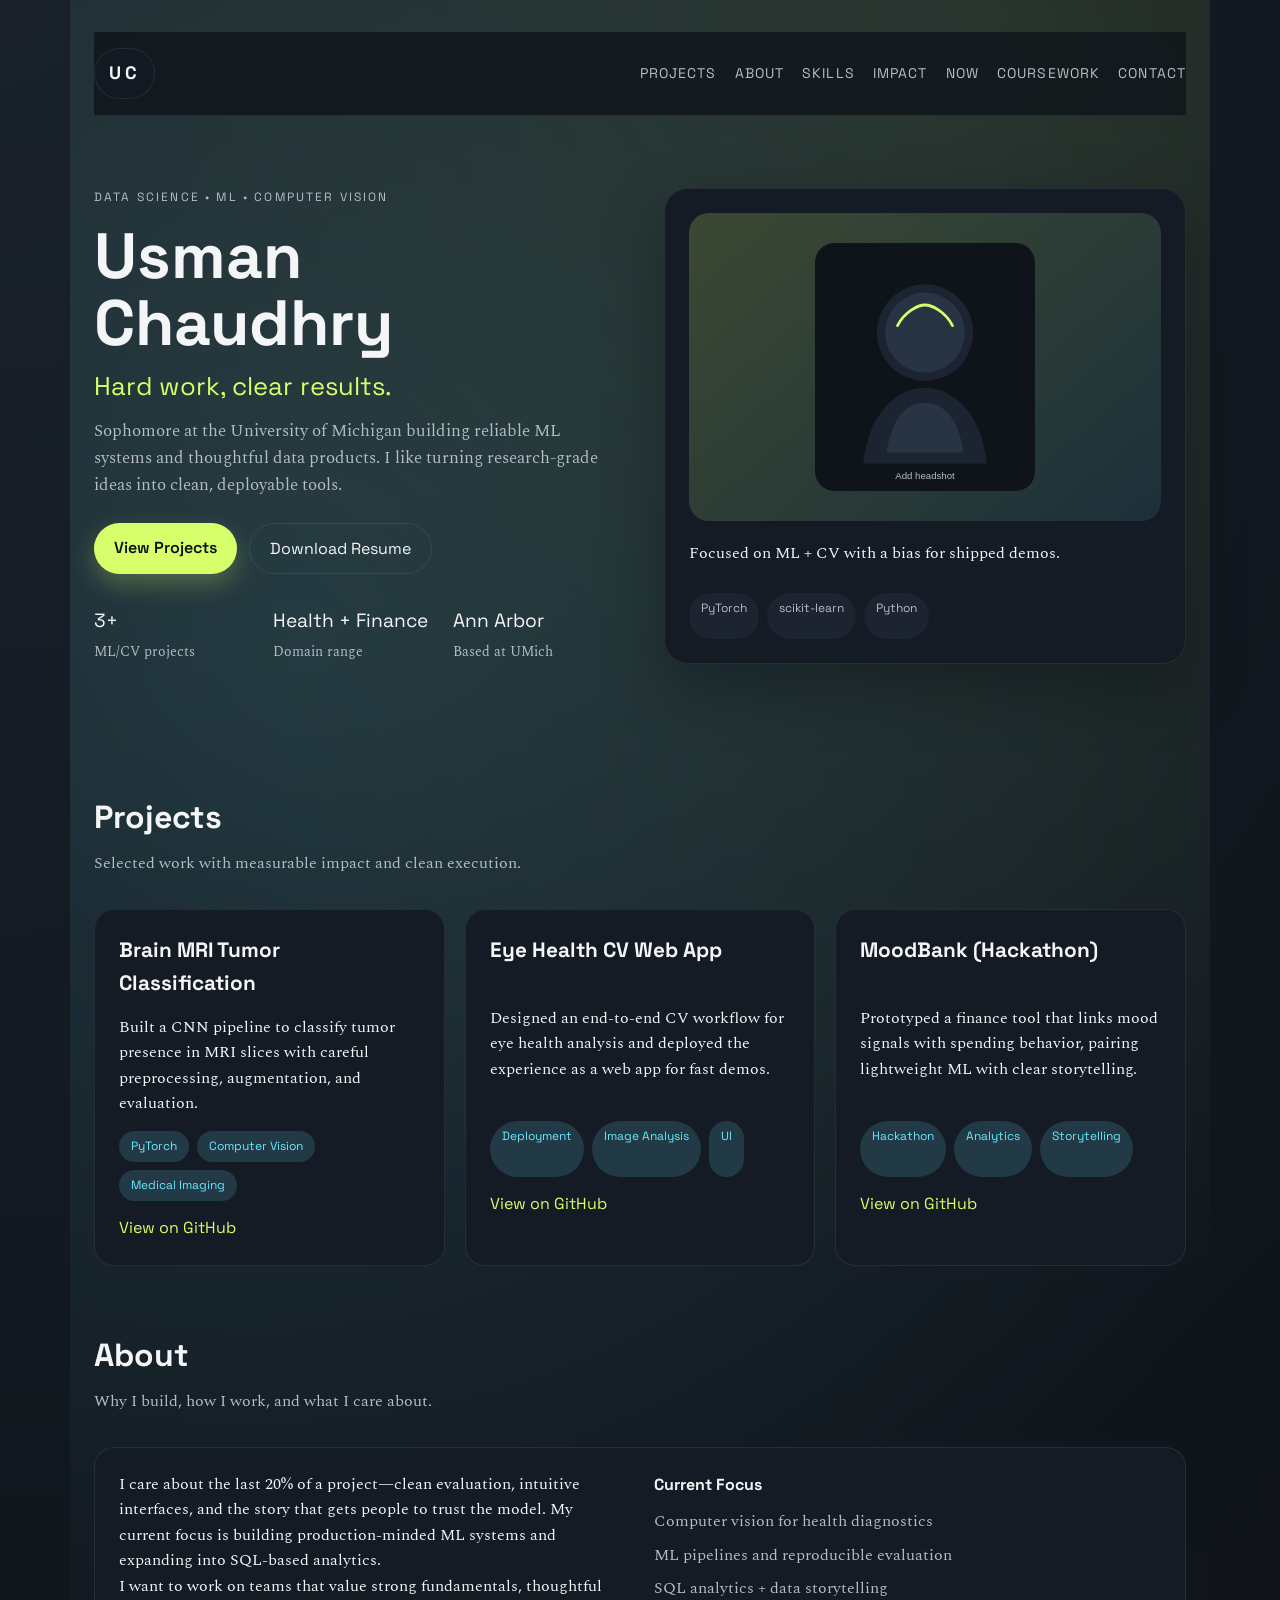
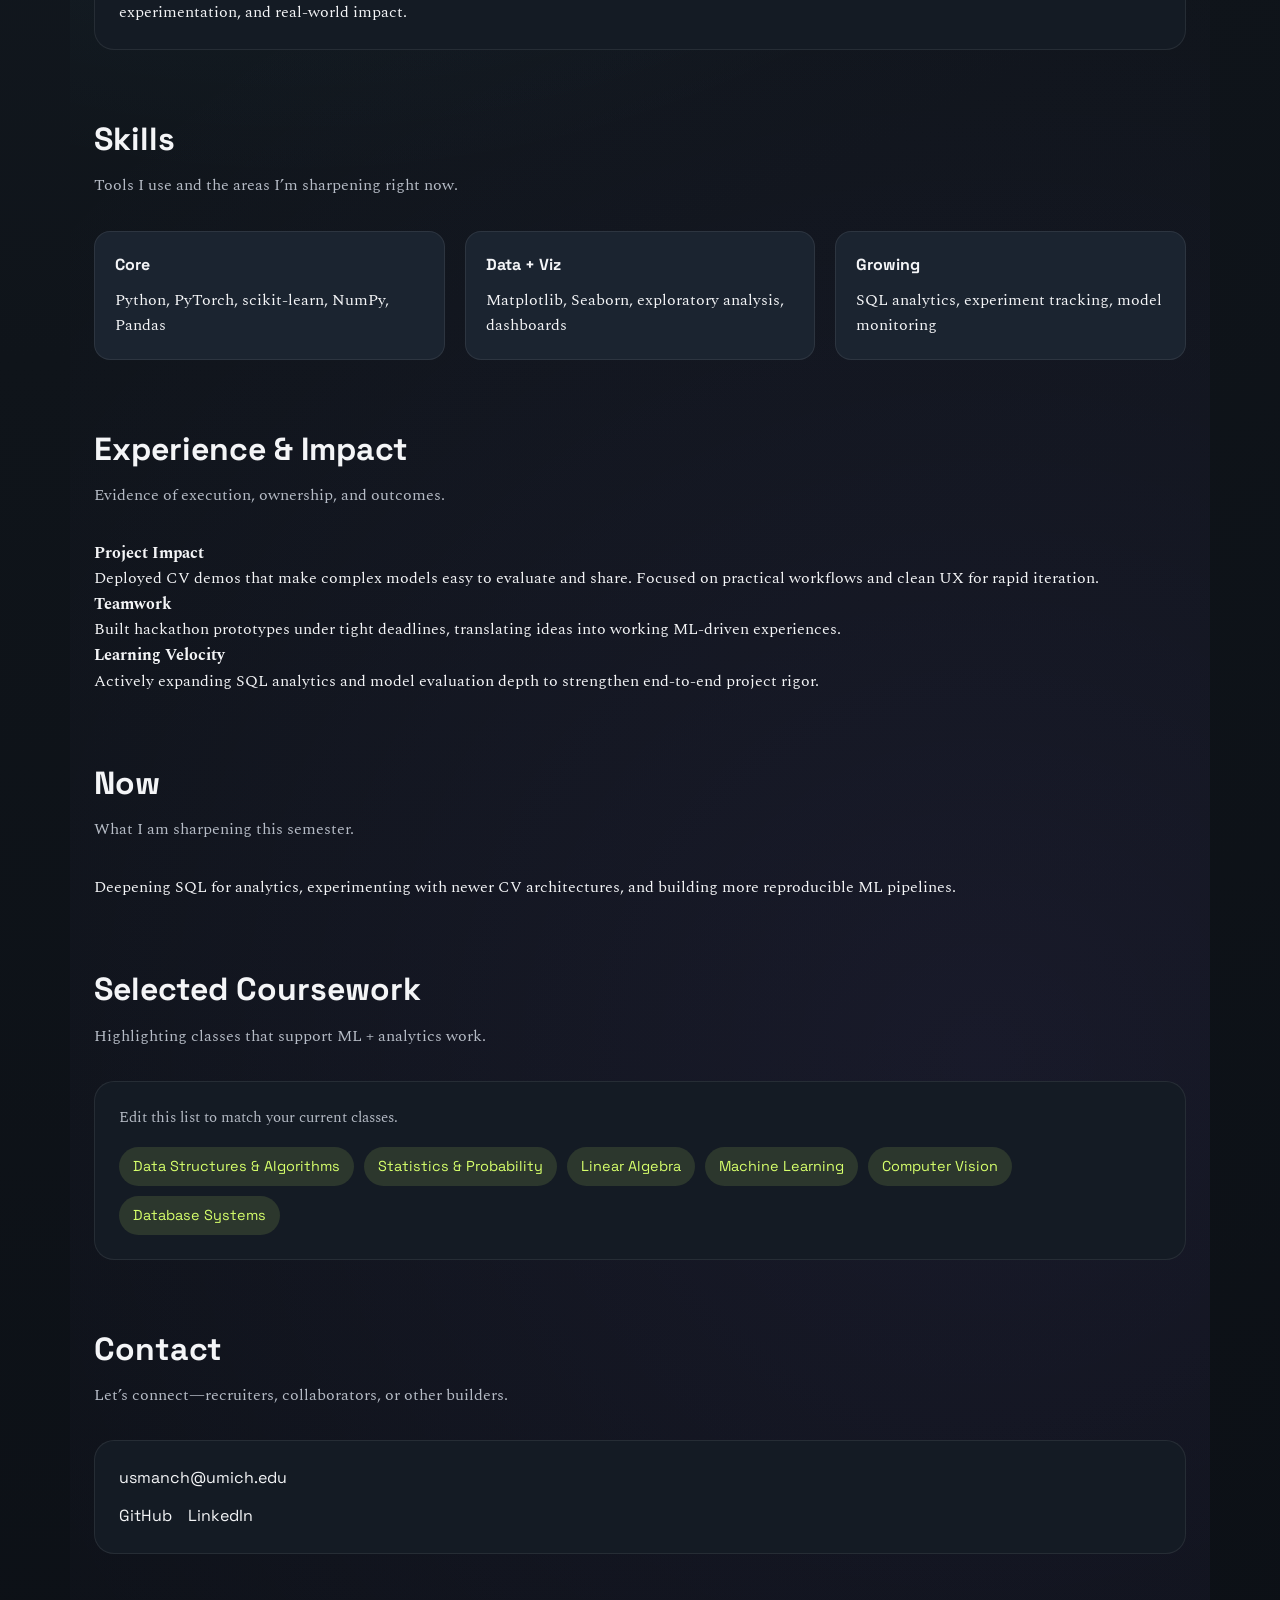
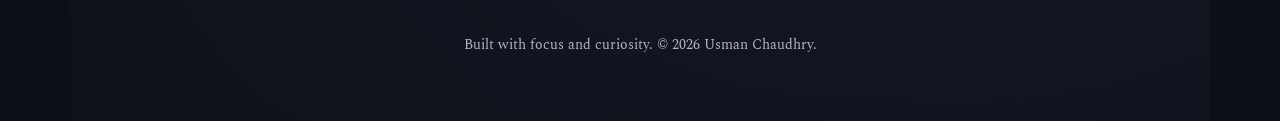
==== index.html @ 2696f54b "Add impact and now sections" ====
<!DOCTYPE html>
<html lang="en">
  <head>
    <meta charset="UTF-8" />
    <meta name="viewport" content="width=device-width, initial-scale=1" />
    <meta
      name="description"
      content="Usman Chaudhry — Data science student focused on ML and computer vision."
    />
    <title>Usman Chaudhry | Data Science Portfolio</title>
    <link rel="preconnect" href="https://fonts.googleapis.com" />
    <link rel="preconnect" href="https://fonts.gstatic.com" crossorigin />
    <link
      href="https://fonts.googleapis.com/css2?family=Space+Grotesk:wght@400;500;600;700&family=Spectral:wght@300;400;500;600&display=swap"
      rel="stylesheet"
    />
    <link rel="stylesheet" href="styles.css" />
  </head>
  <body>
    <div class="page">
      <header class="site-header">
        <div class="logo">UC</div>
        <nav class="nav">
          <a href="#projects">Projects</a>
          <a href="#about">About</a>
          <a href="#skills">Skills</a>
          <a href="#impact">Impact</a>
          <a href="#now">Now</a>
          <a href="#coursework">Coursework</a>
          <a href="#contact">Contact</a>
        </nav>
      </header>

      <main>
        <section class="hero" id="top">
          <div class="hero-copy">
            <p class="eyebrow">Data Science • ML • Computer Vision</p>
            <h1>
              Usman Chaudhry
              <span>Hard work, clear results.</span>
            </h1>
            <p class="lead">
              Sophomore at the University of Michigan building reliable ML systems
              and thoughtful data products. I like turning research-grade ideas
              into clean, deployable tools.
            </p>
            <div class="hero-actions">
              <a class="button primary" href="#projects">View Projects</a>
              <a class="button ghost" href="assets/UsmanChaudhry_Resume.pdf">
                Download Resume
              </a>
            </div>
            <div class="hero-stats">
              <div>
                <p class="stat">3+</p>
                <p class="label">ML/CV projects</p>
              </div>
              <div>
                <p class="stat">Health + Finance</p>
                <p class="label">Domain range</p>
              </div>
              <div>
                <p class="stat">Ann Arbor</p>
                <p class="label">Based at UMich</p>
              </div>
            </div>
          </div>
          <div class="hero-card">
            <div class="portrait">
              <img src="assets/headshot.svg" alt="Headshot placeholder" />
            </div>
            <div class="quick-info">
              <p>Focused on ML + CV with a bias for shipped demos.</p>
              <div class="pill-row">
                <span>PyTorch</span>
                <span>scikit-learn</span>
                <span>Python</span>
              </div>
            </div>
          </div>
        </section>

        <section class="section" id="projects">
          <div class="section-header">
            <h2>Projects</h2>
            <p>Selected work with measurable impact and clean execution.</p>
          </div>
          <div class="card-grid">
            <article class="card reveal">
              <h3>Brain MRI Tumor Classification</h3>
              <p>
                Built a CNN pipeline to classify tumor presence in MRI slices
                with careful preprocessing, augmentation, and evaluation.
              </p>
              <div class="card-tags">
                <span>PyTorch</span>
                <span>Computer Vision</span>
                <span>Medical Imaging</span>
              </div>
              <a class="card-link" href="https://github.com/UsmanCh1226/brain-mri-tumor-classification" target="_blank" rel="noreferrer">
                View on GitHub
              </a>
            </article>

            <article class="card reveal">
              <h3>Eye Health CV Web App</h3>
              <p>
                Designed an end-to-end CV workflow for eye health analysis and
                deployed the experience as a web app for fast demos.
              </p>
              <div class="card-tags">
                <span>Deployment</span>
                <span>Image Analysis</span>
                <span>UI</span>
              </div>
              <a class="card-link" href="https://github.com/UsmanCh1226/EyeHealth-clean" target="_blank" rel="noreferrer">
                View on GitHub
              </a>
            </article>

            <article class="card reveal">
              <h3>MoodBank (Hackathon)</h3>
              <p>
                Prototyped a finance tool that links mood signals with spending
                behavior, pairing lightweight ML with clear storytelling.
              </p>
              <div class="card-tags">
                <span>Hackathon</span>
                <span>Analytics</span>
                <span>Storytelling</span>
              </div>
              <a class="card-link" href="https://github.com/UsmanCh1226/MoodBank" target="_blank" rel="noreferrer">
                View on GitHub
              </a>
            </article>
          </div>
        </section>

        <section class="section" id="about">
          <div class="section-header">
            <h2>About</h2>
            <p>Why I build, how I work, and what I care about.</p>
          </div>
          <div class="split">
            <div>
              <p>
                I care about the last 20% of a project—clean evaluation,
                intuitive interfaces, and the story that gets people to trust the
                model. My current focus is building production-minded ML systems
                and expanding into SQL-based analytics.
              </p>
              <p>
                I want to work on teams that value strong fundamentals, thoughtful
                experimentation, and real-world impact.
              </p>
            </div>
            <div class="focus-list">
              <h4>Current Focus</h4>
              <ul>
                <li>Computer vision for health diagnostics</li>
                <li>ML pipelines and reproducible evaluation</li>
                <li>SQL analytics + data storytelling</li>
              </ul>
            </div>
          </div>
        </section>

        <section class="section" id="skills">
          <div class="section-header">
            <h2>Skills</h2>
            <p>Tools I use and the areas I’m sharpening right now.</p>
          </div>
          <div class="skill-grid">
            <div class="skill-block">
              <h4>Core</h4>
              <p>Python, PyTorch, scikit-learn, NumPy, Pandas</p>
            </div>
            <div class="skill-block">
              <h4>Data + Viz</h4>
              <p>Matplotlib, Seaborn, exploratory analysis, dashboards</p>
            </div>
            <div class="skill-block">
              <h4>Growing</h4>
              <p>SQL analytics, experiment tracking, model monitoring</p>
            </div>
          </div>
        </section>

        <section class="section" id="impact">
          <div class="section-header">
            <h2>Experience &amp; Impact</h2>
            <p>Evidence of execution, ownership, and outcomes.</p>
          </div>
          <div class="impact-grid">
            <div class="impact-card">
              <h4>Project Impact</h4>
              <p>
                Deployed CV demos that make complex models easy to evaluate and
                share. Focused on practical workflows and clean UX for rapid
                iteration.
              </p>
            </div>
            <div class="impact-card">
              <h4>Teamwork</h4>
              <p>
                Built hackathon prototypes under tight deadlines, translating
                ideas into working ML-driven experiences.
              </p>
            </div>
            <div class="impact-card">
              <h4>Learning Velocity</h4>
              <p>
                Actively expanding SQL analytics and model evaluation depth to
                strengthen end-to-end project rigor.
              </p>
            </div>
          </div>
        </section>

        <section class="section" id="now">
          <div class="section-header">
            <h2>Now</h2>
            <p>What I am sharpening this semester.</p>
          </div>
          <div class="now-card">
            <p>
              Deepening SQL for analytics, experimenting with newer CV
              architectures, and building more reproducible ML pipelines.
            </p>
          </div>
        </section>

        <section class="section" id="coursework">
          <div class="section-header">
            <h2>Selected Coursework</h2>
            <p>Highlighting classes that support ML + analytics work.</p>
          </div>
          <div class="coursework">
            <p class="note">Edit this list to match your current classes.</p>
            <div class="course-list">
              <span>Data Structures & Algorithms</span>
              <span>Statistics & Probability</span>
              <span>Linear Algebra</span>
              <span>Machine Learning</span>
              <span>Computer Vision</span>
              <span>Database Systems</span>
            </div>
          </div>
        </section>

        <section class="section" id="contact">
          <div class="section-header">
            <h2>Contact</h2>
            <p>Let’s connect—recruiters, collaborators, or other builders.</p>
          </div>
          <div class="contact-card">
            <a href="mailto:usmanch@umich.edu">usmanch@umich.edu</a>
            <div class="contact-links">
              <a href="https://github.com/UsmanCh1226" target="_blank" rel="noreferrer">GitHub</a>
              <a href="https://linked.com/usman-chaudhry1" target="_blank" rel="noreferrer">LinkedIn</a>
            </div>
          </div>
        </section>
      </main>

      <footer class="site-footer">
        <p>Built with focus and curiosity. © 2026 Usman Chaudhry.</p>
      </footer>
    </div>
    <script src="script.js"></script>
  </body>
</html>
---- styles.css ----
:root {
  --bg: #0f141a;
  --surface: #141b24;
  --surface-2: #1b2430;
  --accent: #d6ff6b;
  --accent-2: #6be7ff;
  --text: #f4f5f7;
  --muted: #b6bcc6;
  --border: rgba(255, 255, 255, 0.08);
  --shadow: 0 24px 60px rgba(10, 12, 16, 0.35);
}

* {
  box-sizing: border-box;
  margin: 0;
  padding: 0;
}

body {
  font-family: "Spectral", serif;
  background: radial-gradient(circle at top left, #19212b 0%, #0f141a 55%, #0c1016 100%);
  color: var(--text);
  min-height: 100vh;
  line-height: 1.6;
}

.page {
  max-width: 1140px;
  margin: 0 auto;
  padding: 32px 24px 64px;
  position: relative;
}

.page::before {
  content: "";
  position: absolute;
  inset: 0;
  background: radial-gradient(circle at 20% 20%, rgba(107, 231, 255, 0.12), transparent 40%),
    radial-gradient(circle at 80% 0%, rgba(214, 255, 107, 0.1), transparent 38%),
    radial-gradient(circle at 80% 80%, rgba(155, 121, 255, 0.08), transparent 45%);
  pointer-events: none;
  z-index: 0;
}

.site-header {
  position: sticky;
  top: 0;
  z-index: 10;
  display: flex;
  justify-content: space-between;
  align-items: center;
  padding: 16px 0;
  background: rgba(15, 20, 26, 0.8);
  backdrop-filter: blur(12px);
  border-bottom: 1px solid var(--border);
}

.logo {
  font-family: "Space Grotesk", sans-serif;
  font-weight: 700;
  font-size: 18px;
  letter-spacing: 0.2em;
  border: 1px solid var(--border);
  padding: 10px 14px;
  border-radius: 999px;
  background: rgba(20, 27, 36, 0.7);
}

.nav {
  display: flex;
  gap: 18px;
  font-family: "Space Grotesk", sans-serif;
  font-size: 14px;
  text-transform: uppercase;
  letter-spacing: 0.08em;
}

.nav a {
  color: var(--muted);
  text-decoration: none;
  transition: color 0.2s ease;
}

.nav a:hover {
  color: var(--text);
}

.hero {
  display: grid;
  grid-template-columns: repeat(auto-fit, minmax(280px, 1fr));
  gap: 48px;
  padding: 72px 0 64px;
  position: relative;
  z-index: 1;
}

.hero-copy h1 {
  font-family: "Space Grotesk", sans-serif;
  font-size: clamp(2.8rem, 5vw, 4rem);
  line-height: 1.05;
  margin-bottom: 18px;
}

.hero-copy h1 span {
  display: block;
  font-weight: 400;
  color: var(--accent);
  font-size: clamp(1.2rem, 2.2vw, 1.6rem);
  margin-top: 16px;
}

.eyebrow {
  font-family: "Space Grotesk", sans-serif;
  text-transform: uppercase;
  letter-spacing: 0.18em;
  font-size: 12px;
  color: var(--muted);
  margin-bottom: 16px;
}

.lead {
  font-size: 1.05rem;
  color: var(--muted);
  margin-bottom: 24px;
}

.hero-actions {
  display: flex;
  flex-wrap: wrap;
  gap: 12px;
  margin-bottom: 32px;
}

.button {
  font-family: "Space Grotesk", sans-serif;
  padding: 12px 20px;
  border-radius: 999px;
  text-decoration: none;
  border: 1px solid var(--border);
  transition: transform 0.2s ease, box-shadow 0.2s ease;
}

.button.primary {
  background: var(--accent);
  color: #0b0f14;
  font-weight: 600;
  border: none;
  box-shadow: 0 10px 25px rgba(214, 255, 107, 0.25);
}

.button.ghost {
  color: var(--text);
  background: transparent;
}

.button:hover {
  transform: translateY(-2px);
}

.hero-stats {
  display: grid;
  grid-template-columns: repeat(auto-fit, minmax(140px, 1fr));
  gap: 16px;
}

.hero-stats .stat {
  font-family: "Space Grotesk", sans-serif;
  font-size: 1.2rem;
  margin-bottom: 4px;
}

.hero-stats .label {
  color: var(--muted);
  font-size: 0.9rem;
}

.hero-card {
  background: var(--surface);
  border: 1px solid var(--border);
  border-radius: 24px;
  padding: 24px;
  box-shadow: var(--shadow);
  display: grid;
  gap: 20px;
}

.portrait {
  background: linear-gradient(140deg, rgba(214, 255, 107, 0.2), rgba(107, 231, 255, 0.1));
  border-radius: 20px;
  display: flex;
  justify-content: center;
  align-items: center;
  padding: 16px;
}

.portrait img {
  width: 100%;
  max-width: 220px;
}

.quick-info {
  display: grid;
  gap: 12px;
}

.pill-row {
  display: flex;
  flex-wrap: wrap;
  gap: 8px;
}

.pill-row span {
  padding: 6px 12px;
  border-radius: 999px;
  background: var(--surface-2);
  font-family: "Space Grotesk", sans-serif;
  font-size: 12px;
  color: var(--muted);
}

.section {
  padding: 64px 0 0;
  position: relative;
  z-index: 1;
}

.section-header {
  margin-bottom: 32px;
}

.section-header h2 {
  font-family: "Space Grotesk", sans-serif;
  font-size: 2rem;
  margin-bottom: 8px;
}

.section-header p {
  color: var(--muted);
}

.card-grid {
  display: grid;
  grid-template-columns: repeat(auto-fit, minmax(240px, 1fr));
  gap: 20px;
}

.card {
  background: var(--surface);
  border: 1px solid var(--border);
  border-radius: 20px;
  padding: 24px;
  display: grid;
  gap: 14px;
  transition: transform 0.3s ease, border-color 0.3s ease;
}

.card:hover {
  transform: translateY(-6px);
  border-color: rgba(214, 255, 107, 0.4);
}

.card h3 {
  font-family: "Space Grotesk", sans-serif;
  font-size: 1.3rem;
}

.card-tags {
  display: flex;
  flex-wrap: wrap;
  gap: 8px;
}

.card-tags span {
  border-radius: 999px;
  padding: 6px 12px;
  background: rgba(107, 231, 255, 0.15);
  color: var(--accent-2);
  font-size: 12px;
  font-family: "Space Grotesk", sans-serif;
}

.card-link {
  text-decoration: none;
  color: var(--accent);
  font-family: "Space Grotesk", sans-serif;
}

.split {
  display: grid;
  grid-template-columns: repeat(auto-fit, minmax(260px, 1fr));
  gap: 28px;
  background: var(--surface);
  padding: 24px;
  border-radius: 20px;
  border: 1px solid var(--border);
}

.focus-list h4 {
  font-family: "Space Grotesk", sans-serif;
  margin-bottom: 12px;
}

.focus-list ul {
  list-style: none;
  display: grid;
  gap: 8px;
  color: var(--muted);
}

.skill-grid {
  display: grid;
  grid-template-columns: repeat(auto-fit, minmax(220px, 1fr));
  gap: 20px;
}

.skill-block {
  padding: 20px;
  border-radius: 16px;
  border: 1px solid var(--border);
  background: var(--surface-2);
}

.skill-block h4 {
  font-family: "Space Grotesk", sans-serif;
  margin-bottom: 10px;
}

.coursework {
  background: var(--surface);
  padding: 24px;
  border-radius: 20px;
  border: 1px solid var(--border);
}

.note {
  color: var(--muted);
  margin-bottom: 16px;
  font-size: 0.95rem;
}

.course-list {
  display: flex;
  flex-wrap: wrap;
  gap: 10px;
}

.course-list span {
  background: rgba(214, 255, 107, 0.12);
  color: var(--accent);
  padding: 8px 14px;
  border-radius: 999px;
  font-size: 0.9rem;
  font-family: "Space Grotesk", sans-serif;
}

.contact-card {
  border-radius: 20px;
  border: 1px solid var(--border);
  background: var(--surface);
  padding: 24px;
  display: grid;
  gap: 12px;
  font-family: "Space Grotesk", sans-serif;
}

.contact-card a {
  color: var(--text);
  text-decoration: none;
}

.contact-links {
  display: flex;
  gap: 16px;
  color: var(--muted);
}

.site-footer {
  text-align: center;
  margin-top: 80px;
  color: var(--muted);
  font-size: 0.9rem;
}

.reveal {
  opacity: 0;
  transform: translateY(24px);
  transition: opacity 0.6s ease, transform 0.6s ease;
}

.reveal.visible {
  opacity: 1;
  transform: translateY(0);
}

@media (max-width: 720px) {
  .nav {
    display: none;
  }
  .site-header {
    justify-content: center;
  }
  .hero {
    padding-top: 40px;
  }
}
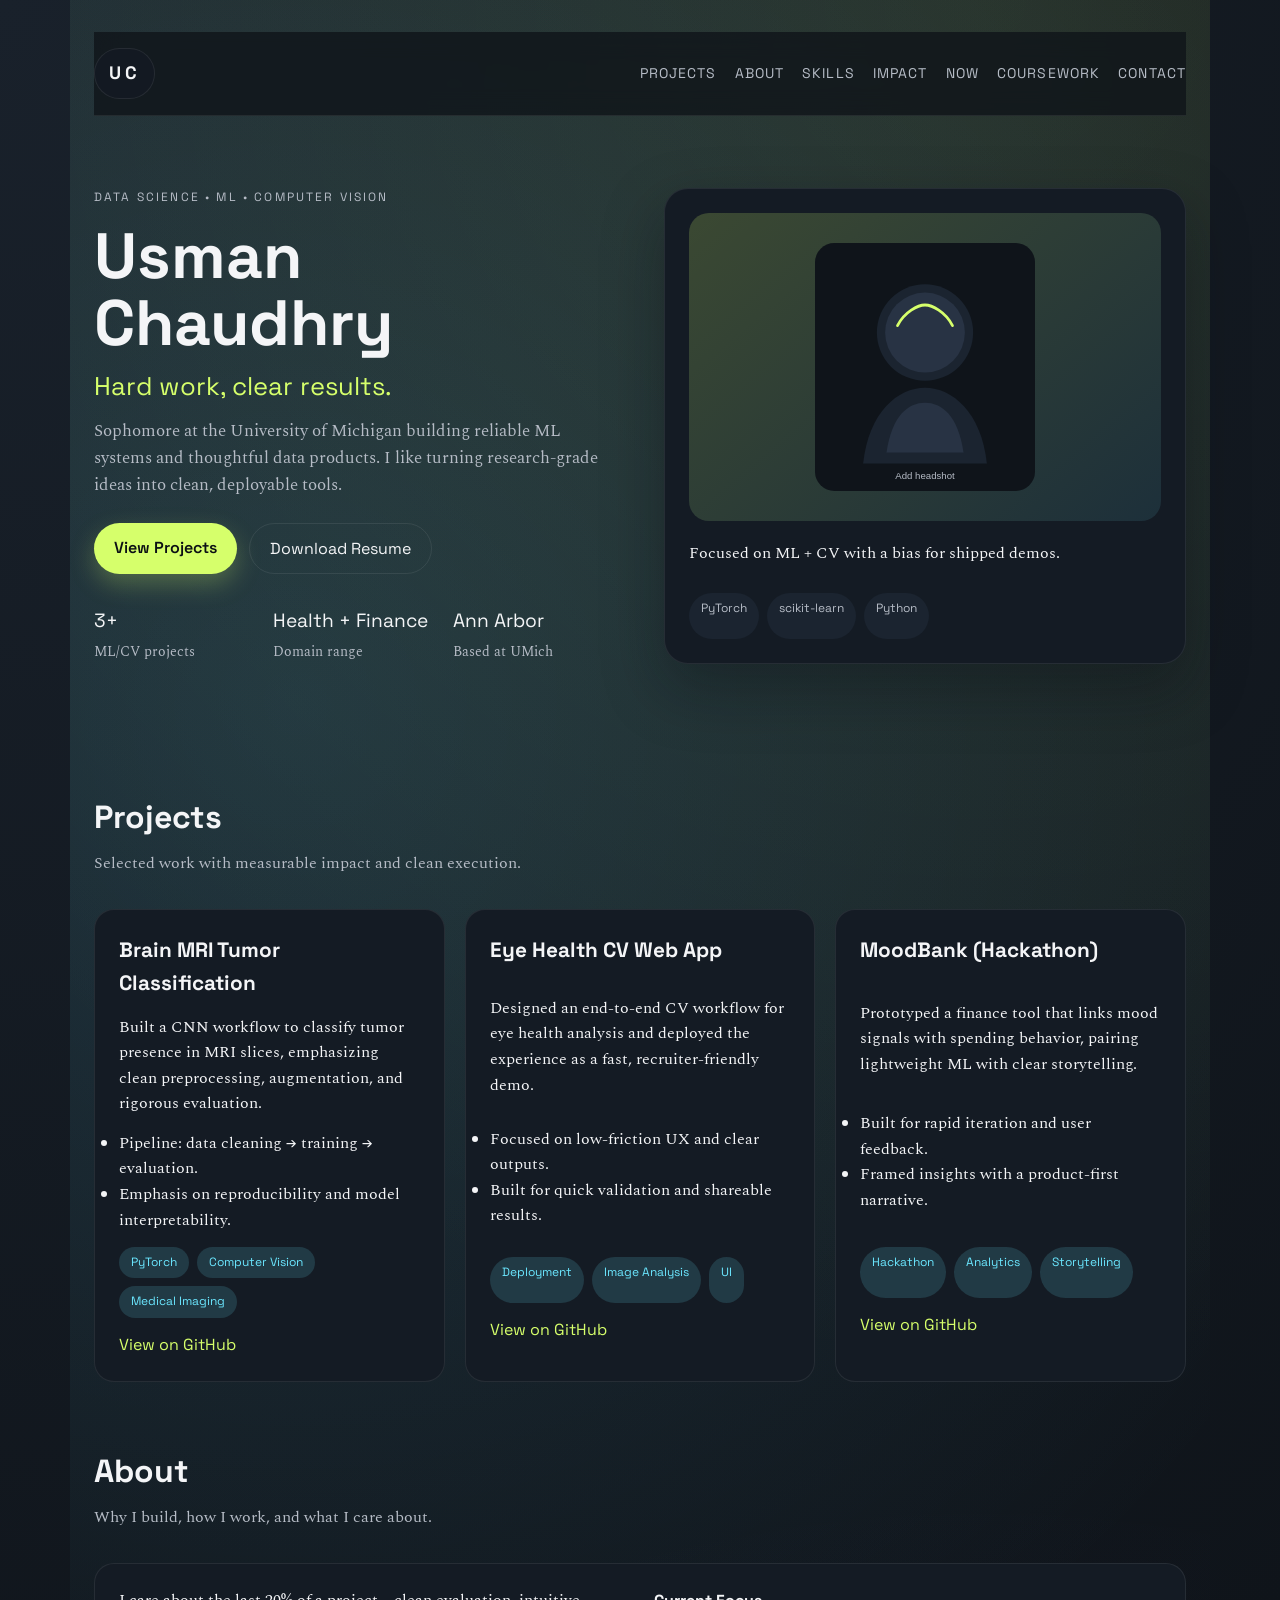
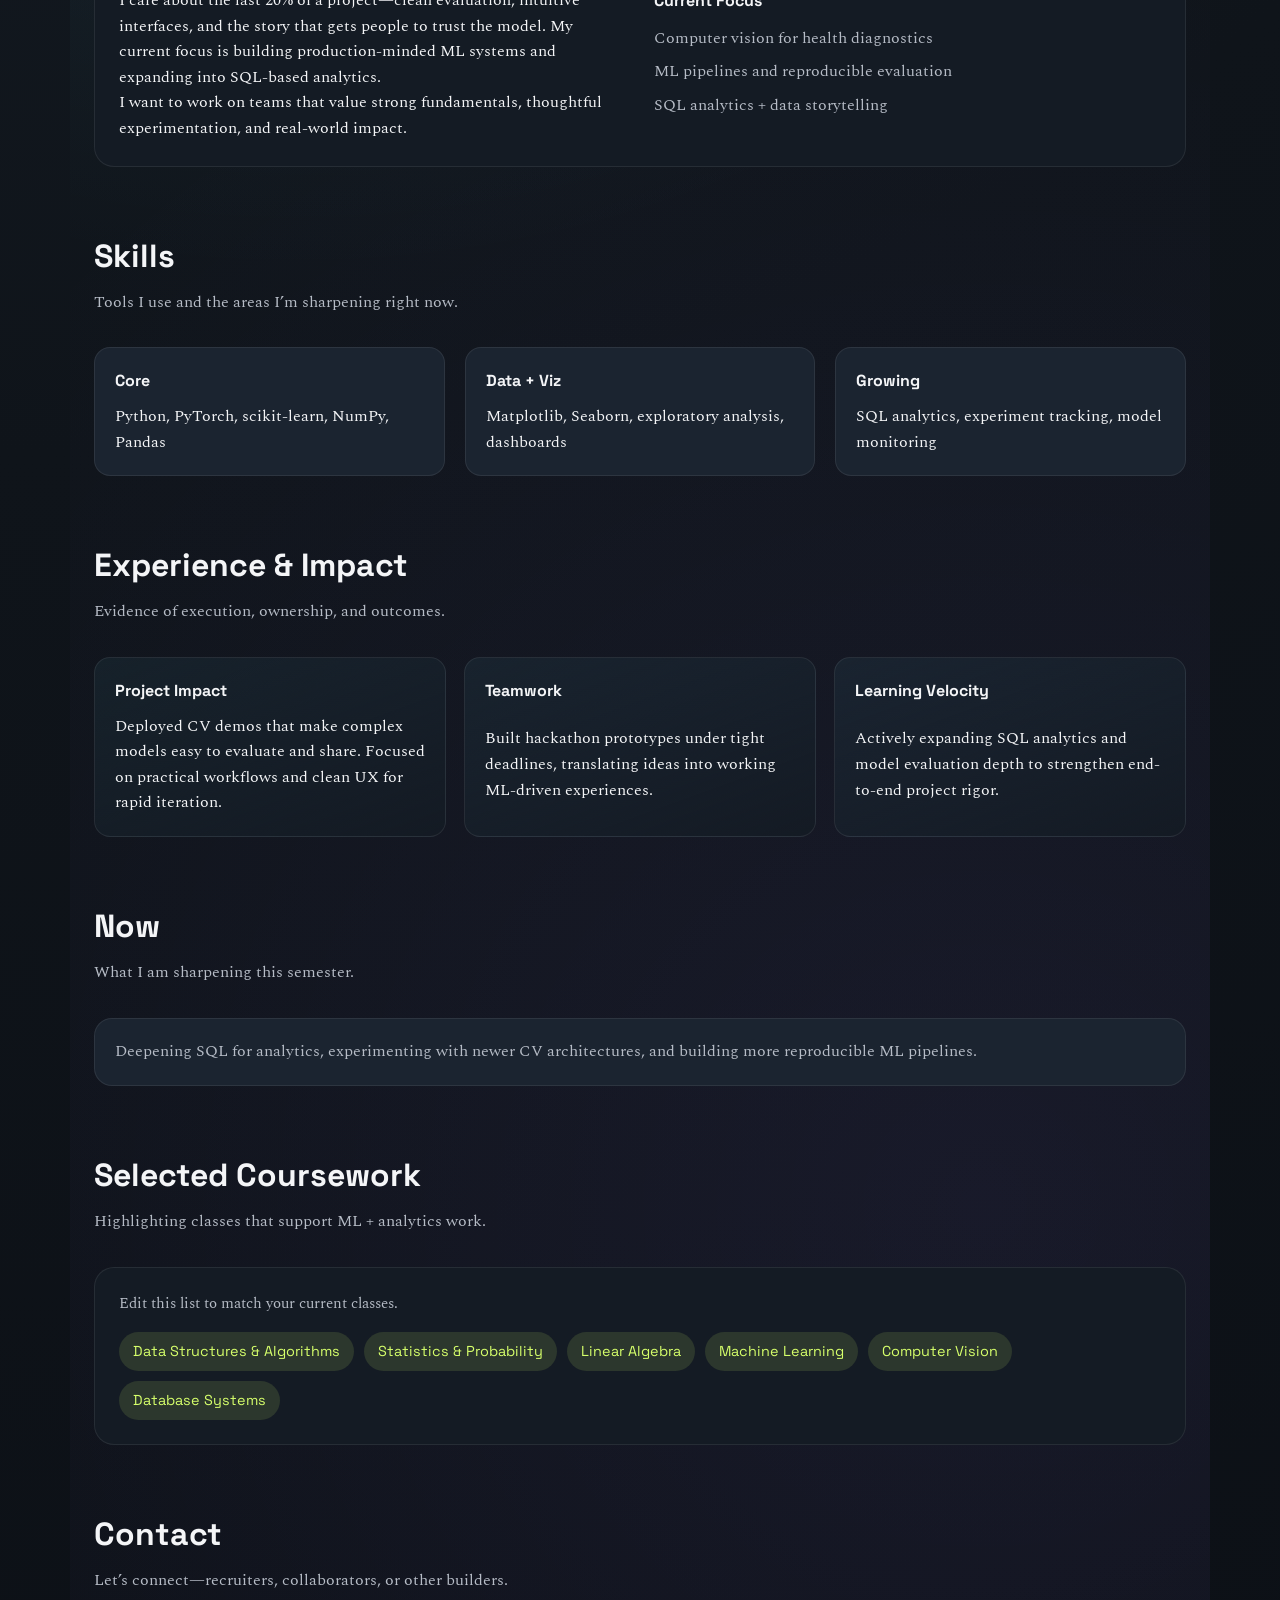
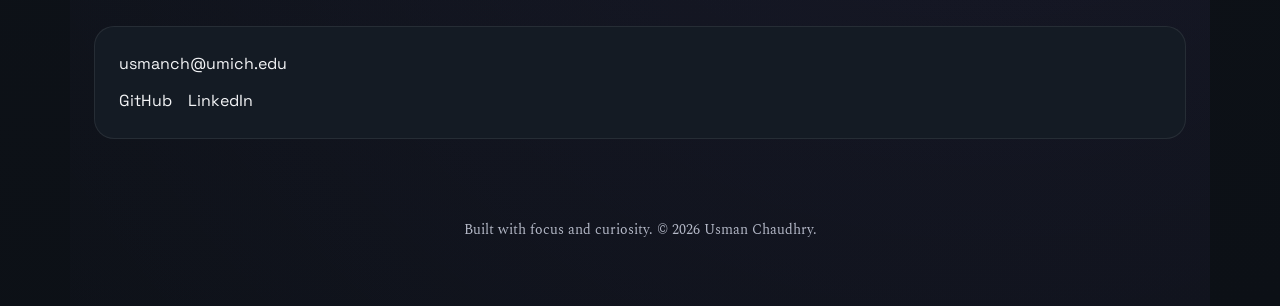
==== commit e6bd0373: "Refine project descriptions" ====
--- a/index.html
+++ b/index.html
@@ -89,9 +89,14 @@
             <article class="card reveal">
               <h3>Brain MRI Tumor Classification</h3>
               <p>
-                Built a CNN pipeline to classify tumor presence in MRI slices
-                with careful preprocessing, augmentation, and evaluation.
-              </p>
+                Built a CNN workflow to classify tumor presence in MRI slices,
+                emphasizing clean preprocessing, augmentation, and rigorous
+                evaluation.
+              </p>
+              <ul class="card-points">
+                <li>Pipeline: data cleaning → training → evaluation.</li>
+                <li>Emphasis on reproducibility and model interpretability.</li>
+              </ul>
               <div class="card-tags">
                 <span>PyTorch</span>
                 <span>Computer Vision</span>
@@ -106,8 +111,12 @@
               <h3>Eye Health CV Web App</h3>
               <p>
                 Designed an end-to-end CV workflow for eye health analysis and
-                deployed the experience as a web app for fast demos.
-              </p>
+                deployed the experience as a fast, recruiter-friendly demo.
+              </p>
+              <ul class="card-points">
+                <li>Focused on low-friction UX and clear outputs.</li>
+                <li>Built for quick validation and shareable results.</li>
+              </ul>
               <div class="card-tags">
                 <span>Deployment</span>
                 <span>Image Analysis</span>
@@ -124,6 +133,10 @@
                 Prototyped a finance tool that links mood signals with spending
                 behavior, pairing lightweight ML with clear storytelling.
               </p>
+              <ul class="card-points">
+                <li>Built for rapid iteration and user feedback.</li>
+                <li>Framed insights with a product-first narrative.</li>
+              </ul>
               <div class="card-tags">
                 <span>Hackathon</span>
                 <span>Analytics</span>
--- a/styles.css
+++ b/styles.css
@@ -325,6 +325,34 @@
   margin-bottom: 10px;
 }
 
+.impact-grid {
+  display: grid;
+  grid-template-columns: repeat(auto-fit, minmax(220px, 1fr));
+  gap: 18px;
+}
+
+.impact-card {
+  padding: 20px;
+  border-radius: 16px;
+  border: 1px solid var(--border);
+  background: linear-gradient(160deg, rgba(107, 231, 255, 0.06), rgba(20, 27, 36, 0.9));
+  display: grid;
+  gap: 10px;
+}
+
+.impact-card h4 {
+  font-family: "Space Grotesk", sans-serif;
+}
+
+.now-card {
+  border-radius: 18px;
+  border: 1px solid var(--border);
+  background: var(--surface-2);
+  padding: 20px;
+  font-size: 1.02rem;
+  color: var(--muted);
+}
+
 .coursework {
   background: var(--surface);
   padding: 24px;
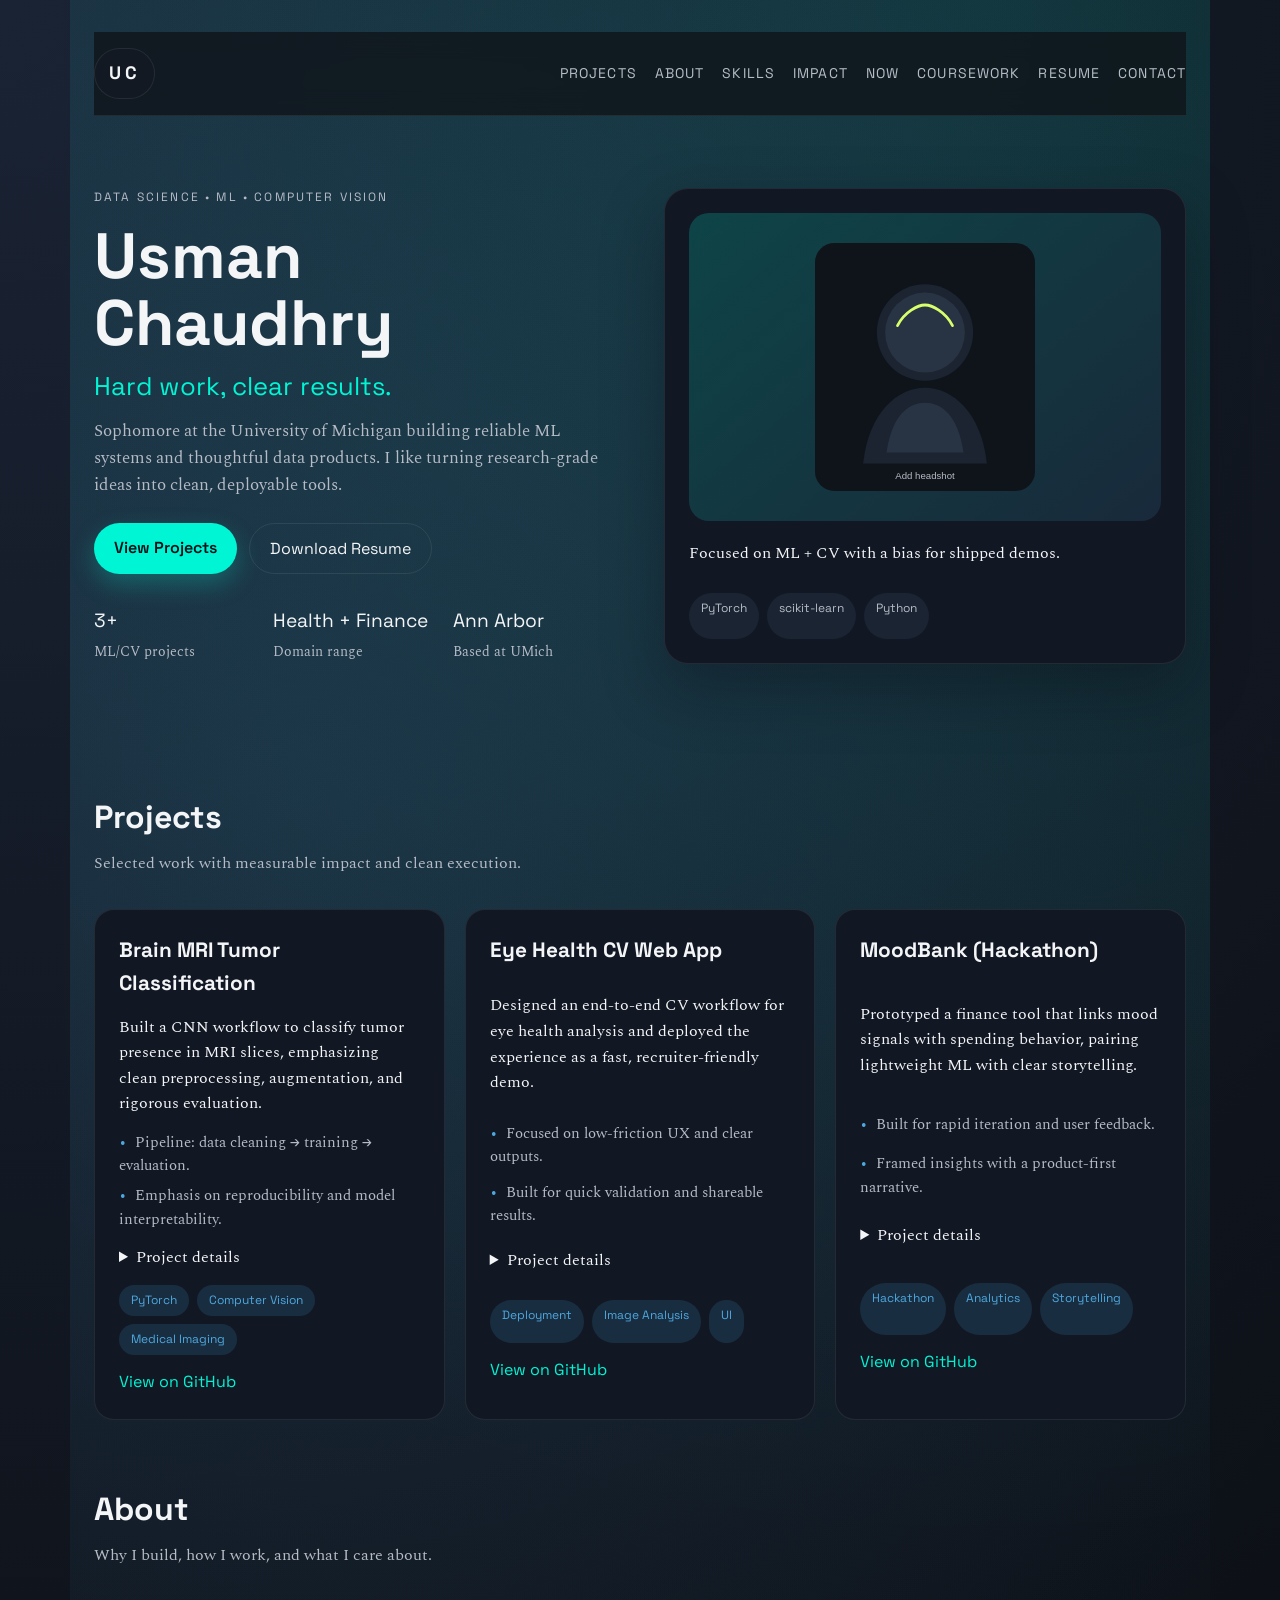
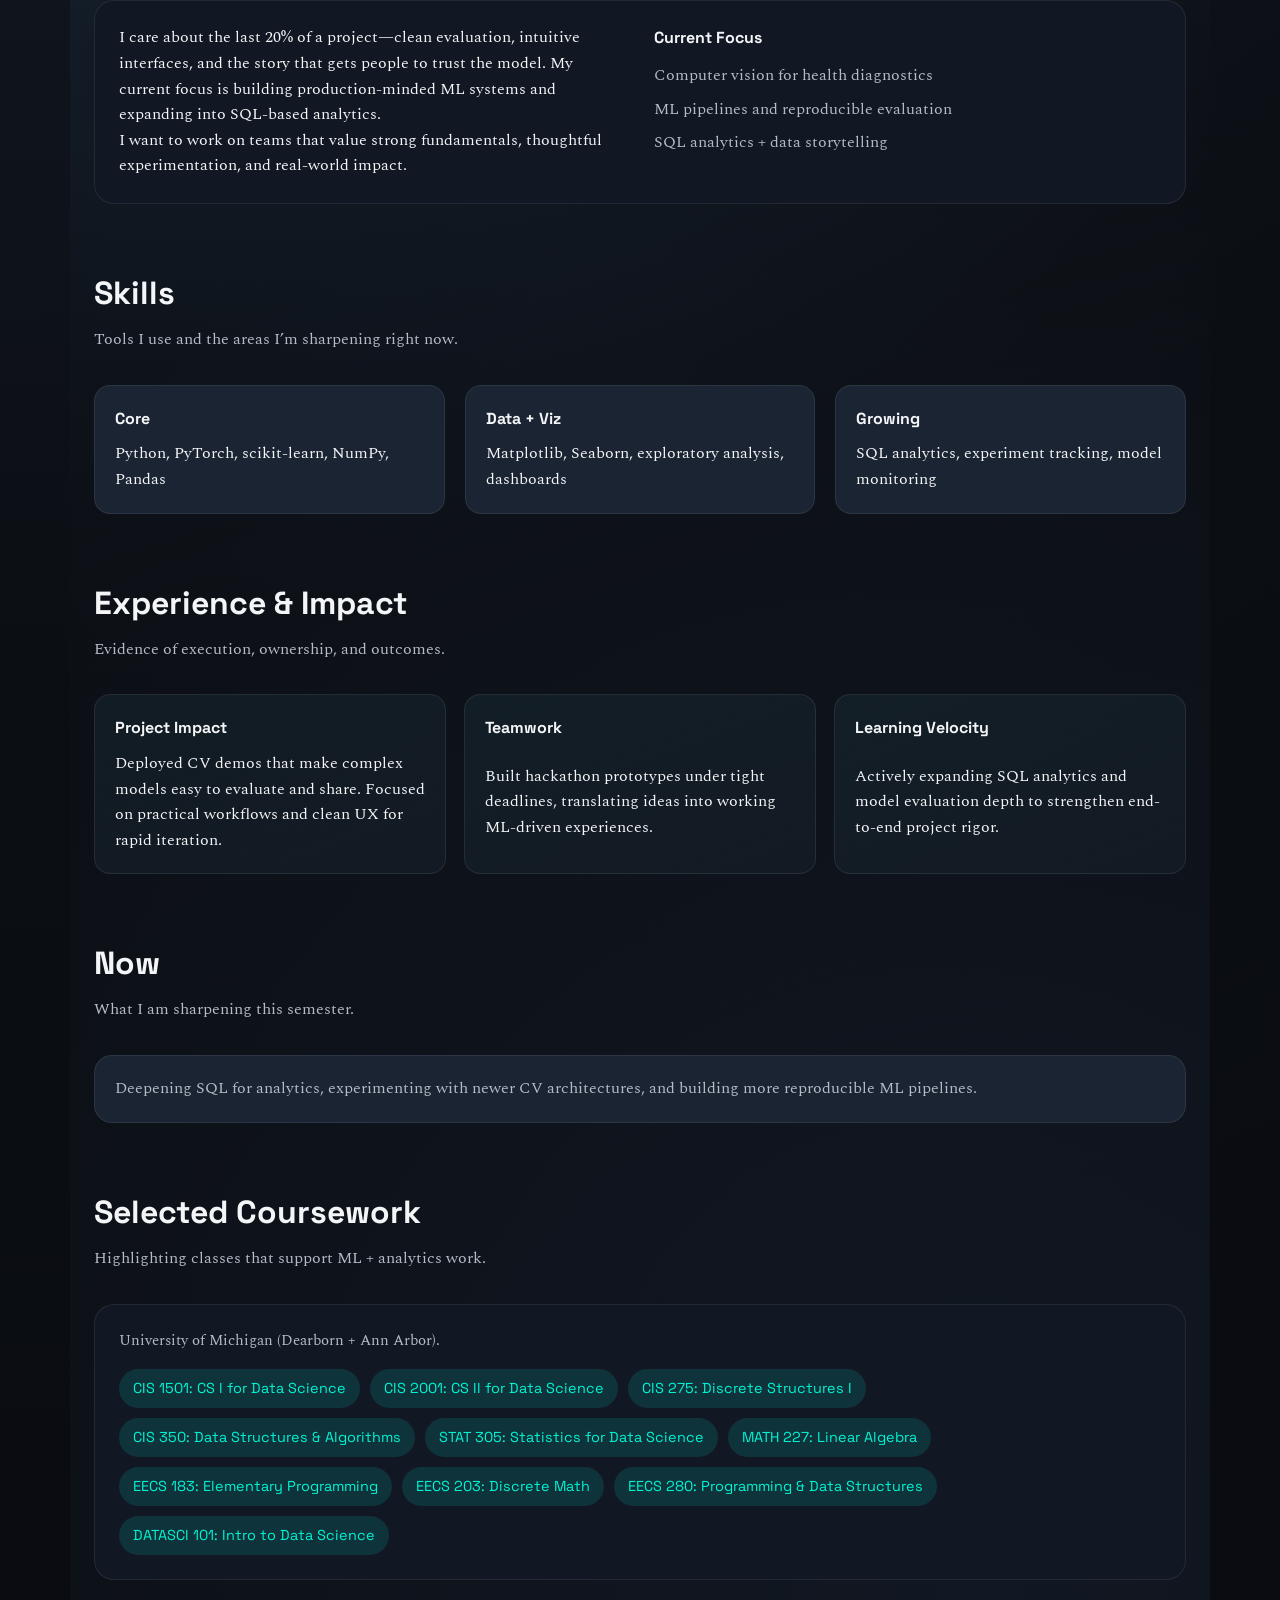
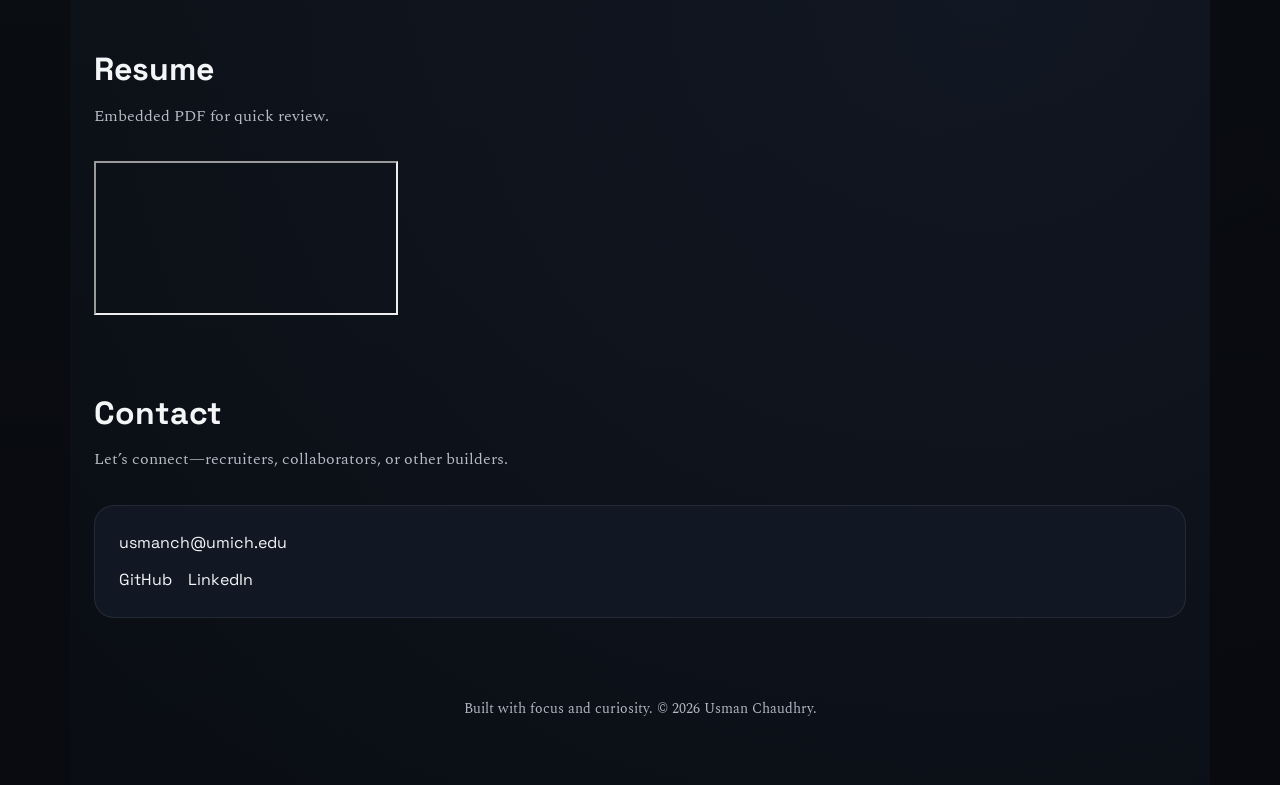
==== commit 72ccf8b7: "Update coursework, resume, and project details" ====
--- a/index.html
+++ b/index.html
@@ -27,6 +27,7 @@
           <a href="#impact">Impact</a>
           <a href="#now">Now</a>
           <a href="#coursework">Coursework</a>
+          <a href="#resume">Resume</a>
           <a href="#contact">Contact</a>
         </nav>
       </header>
@@ -97,6 +98,14 @@
                 <li>Pipeline: data cleaning → training → evaluation.</li>
                 <li>Emphasis on reproducibility and model interpretability.</li>
               </ul>
+              <details class="card-details">
+                <summary>Project details</summary>
+                <p>
+                  Focused on medical imaging constraints and model reliability.
+                  Prioritized clean data handling and transparent evaluation to
+                  surface strengths and failure modes.
+                </p>
+              </details>
               <div class="card-tags">
                 <span>PyTorch</span>
                 <span>Computer Vision</span>
@@ -117,6 +126,13 @@
                 <li>Focused on low-friction UX and clear outputs.</li>
                 <li>Built for quick validation and shareable results.</li>
               </ul>
+              <details class="card-details">
+                <summary>Project details</summary>
+                <p>
+                  Paired model outputs with a clean interface to highlight
+                  trust, clarity, and accessibility for non-technical viewers.
+                </p>
+              </details>
               <div class="card-tags">
                 <span>Deployment</span>
                 <span>Image Analysis</span>
@@ -137,6 +153,13 @@
                 <li>Built for rapid iteration and user feedback.</li>
                 <li>Framed insights with a product-first narrative.</li>
               </ul>
+              <details class="card-details">
+                <summary>Project details</summary>
+                <p>
+                  Created a prototype that blends behavioral signals with
+                  spending data to surface meaningful personal finance insights.
+                </p>
+              </details>
               <div class="card-tags">
                 <span>Hackathon</span>
                 <span>Analytics</span>
@@ -249,15 +272,32 @@
             <p>Highlighting classes that support ML + analytics work.</p>
           </div>
           <div class="coursework">
-            <p class="note">Edit this list to match your current classes.</p>
+            <p class="note">University of Michigan (Dearborn + Ann Arbor).</p>
             <div class="course-list">
-              <span>Data Structures & Algorithms</span>
-              <span>Statistics & Probability</span>
-              <span>Linear Algebra</span>
-              <span>Machine Learning</span>
-              <span>Computer Vision</span>
-              <span>Database Systems</span>
-            </div>
+              <span>CIS 1501: CS I for Data Science</span>
+              <span>CIS 2001: CS II for Data Science</span>
+              <span>CIS 275: Discrete Structures I</span>
+              <span>CIS 350: Data Structures & Algorithms</span>
+              <span>STAT 305: Statistics for Data Science</span>
+              <span>MATH 227: Linear Algebra</span>
+              <span>EECS 183: Elementary Programming</span>
+              <span>EECS 203: Discrete Math</span>
+              <span>EECS 280: Programming & Data Structures</span>
+              <span>DATASCI 101: Intro to Data Science</span>
+            </div>
+          </div>
+        </section>
+
+        <section class="section" id="resume">
+          <div class="section-header">
+            <h2>Resume</h2>
+            <p>Embedded PDF for quick review.</p>
+          </div>
+          <div class="resume-card">
+            <iframe
+              src="assets/UsmanChaudhry_Resume.pdf"
+              title="Usman Chaudhry Resume"
+            ></iframe>
           </div>
         </section>
 
@@ -270,7 +310,7 @@
             <a href="mailto:usmanch@umich.edu">usmanch@umich.edu</a>
             <div class="contact-links">
               <a href="https://github.com/UsmanCh1226" target="_blank" rel="noreferrer">GitHub</a>
-              <a href="https://linked.com/usman-chaudhry1" target="_blank" rel="noreferrer">LinkedIn</a>
+              <a href="https://www.linkedin.com/in/usman-chaudhry1/" target="_blank" rel="noreferrer">LinkedIn</a>
             </div>
           </div>
         </section>
--- a/styles.css
+++ b/styles.css
@@ -1,9 +1,9 @@
 :root {
-  --bg: #0f141a;
-  --surface: #141b24;
-  --surface-2: #1b2430;
-  --accent: #d6ff6b;
-  --accent-2: #6be7ff;
+  --bg: #0b0e13;
+  --surface: #111824;
+  --surface-2: #1a2433;
+  --accent: #00f5d4;
+  --accent-2: #4ea8de;
   --text: #f4f5f7;
   --muted: #b6bcc6;
   --border: rgba(255, 255, 255, 0.08);
@@ -18,7 +18,7 @@
 
 body {
   font-family: "Spectral", serif;
-  background: radial-gradient(circle at top left, #19212b 0%, #0f141a 55%, #0c1016 100%);
+  background: radial-gradient(circle at top left, #1a2334 0%, #0b0e13 55%, #080a0f 100%);
   color: var(--text);
   min-height: 100vh;
   line-height: 1.6;
@@ -35,9 +35,9 @@
   content: "";
   position: absolute;
   inset: 0;
-  background: radial-gradient(circle at 20% 20%, rgba(107, 231, 255, 0.12), transparent 40%),
-    radial-gradient(circle at 80% 0%, rgba(214, 255, 107, 0.1), transparent 38%),
-    radial-gradient(circle at 80% 80%, rgba(155, 121, 255, 0.08), transparent 45%);
+  background: radial-gradient(circle at 20% 20%, rgba(78, 168, 222, 0.14), transparent 40%),
+    radial-gradient(circle at 80% 0%, rgba(0, 245, 212, 0.12), transparent 38%),
+    radial-gradient(circle at 80% 80%, rgba(88, 130, 193, 0.1), transparent 45%);
   pointer-events: none;
   z-index: 0;
 }
@@ -142,10 +142,10 @@
 
 .button.primary {
   background: var(--accent);
-  color: #0b0f14;
+  color: #061018;
   font-weight: 600;
   border: none;
-  box-shadow: 0 10px 25px rgba(214, 255, 107, 0.25);
+  box-shadow: 0 10px 25px rgba(0, 245, 212, 0.25);
 }
 
 .button.ghost {
@@ -185,7 +185,7 @@
 }
 
 .portrait {
-  background: linear-gradient(140deg, rgba(214, 255, 107, 0.2), rgba(107, 231, 255, 0.1));
+  background: linear-gradient(140deg, rgba(0, 245, 212, 0.2), rgba(78, 168, 222, 0.12));
   border-radius: 20px;
   display: flex;
   justify-content: center;
@@ -256,7 +256,7 @@
 
 .card:hover {
   transform: translateY(-6px);
-  border-color: rgba(214, 255, 107, 0.4);
+  border-color: rgba(0, 245, 212, 0.4);
 }
 
 .card h3 {
@@ -268,12 +268,26 @@
   display: flex;
   flex-wrap: wrap;
   gap: 8px;
+}
+
+.card-points {
+  list-style: none;
+  display: grid;
+  gap: 6px;
+  color: var(--muted);
+  font-size: 0.92rem;
+}
+
+.card-points li::before {
+  content: "•";
+  margin-right: 8px;
+  color: var(--accent-2);
 }
 
 .card-tags span {
   border-radius: 999px;
   padding: 6px 12px;
-  background: rgba(107, 231, 255, 0.15);
+  background: rgba(78, 168, 222, 0.15);
   color: var(--accent-2);
   font-size: 12px;
   font-family: "Space Grotesk", sans-serif;
@@ -373,7 +387,7 @@
 }
 
 .course-list span {
-  background: rgba(214, 255, 107, 0.12);
+  background: rgba(0, 245, 212, 0.12);
   color: var(--accent);
   padding: 8px 14px;
   border-radius: 999px;
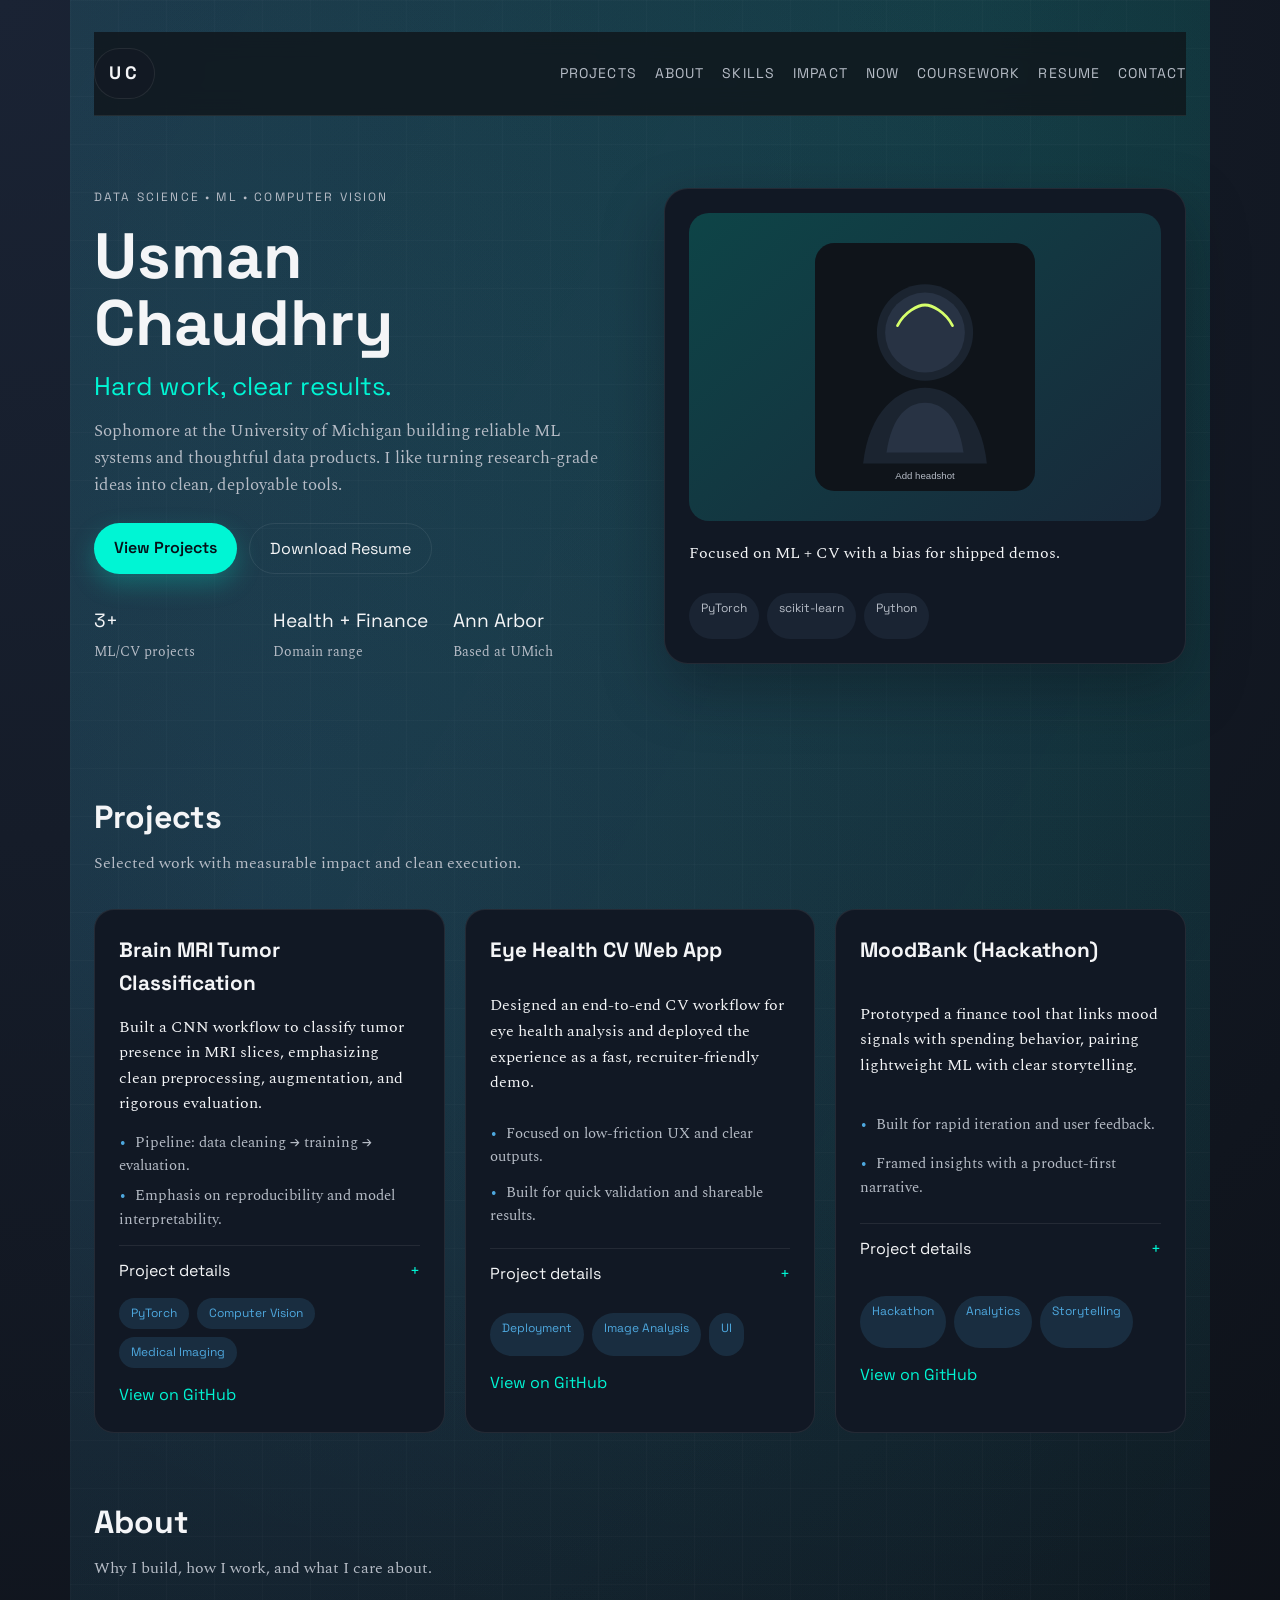
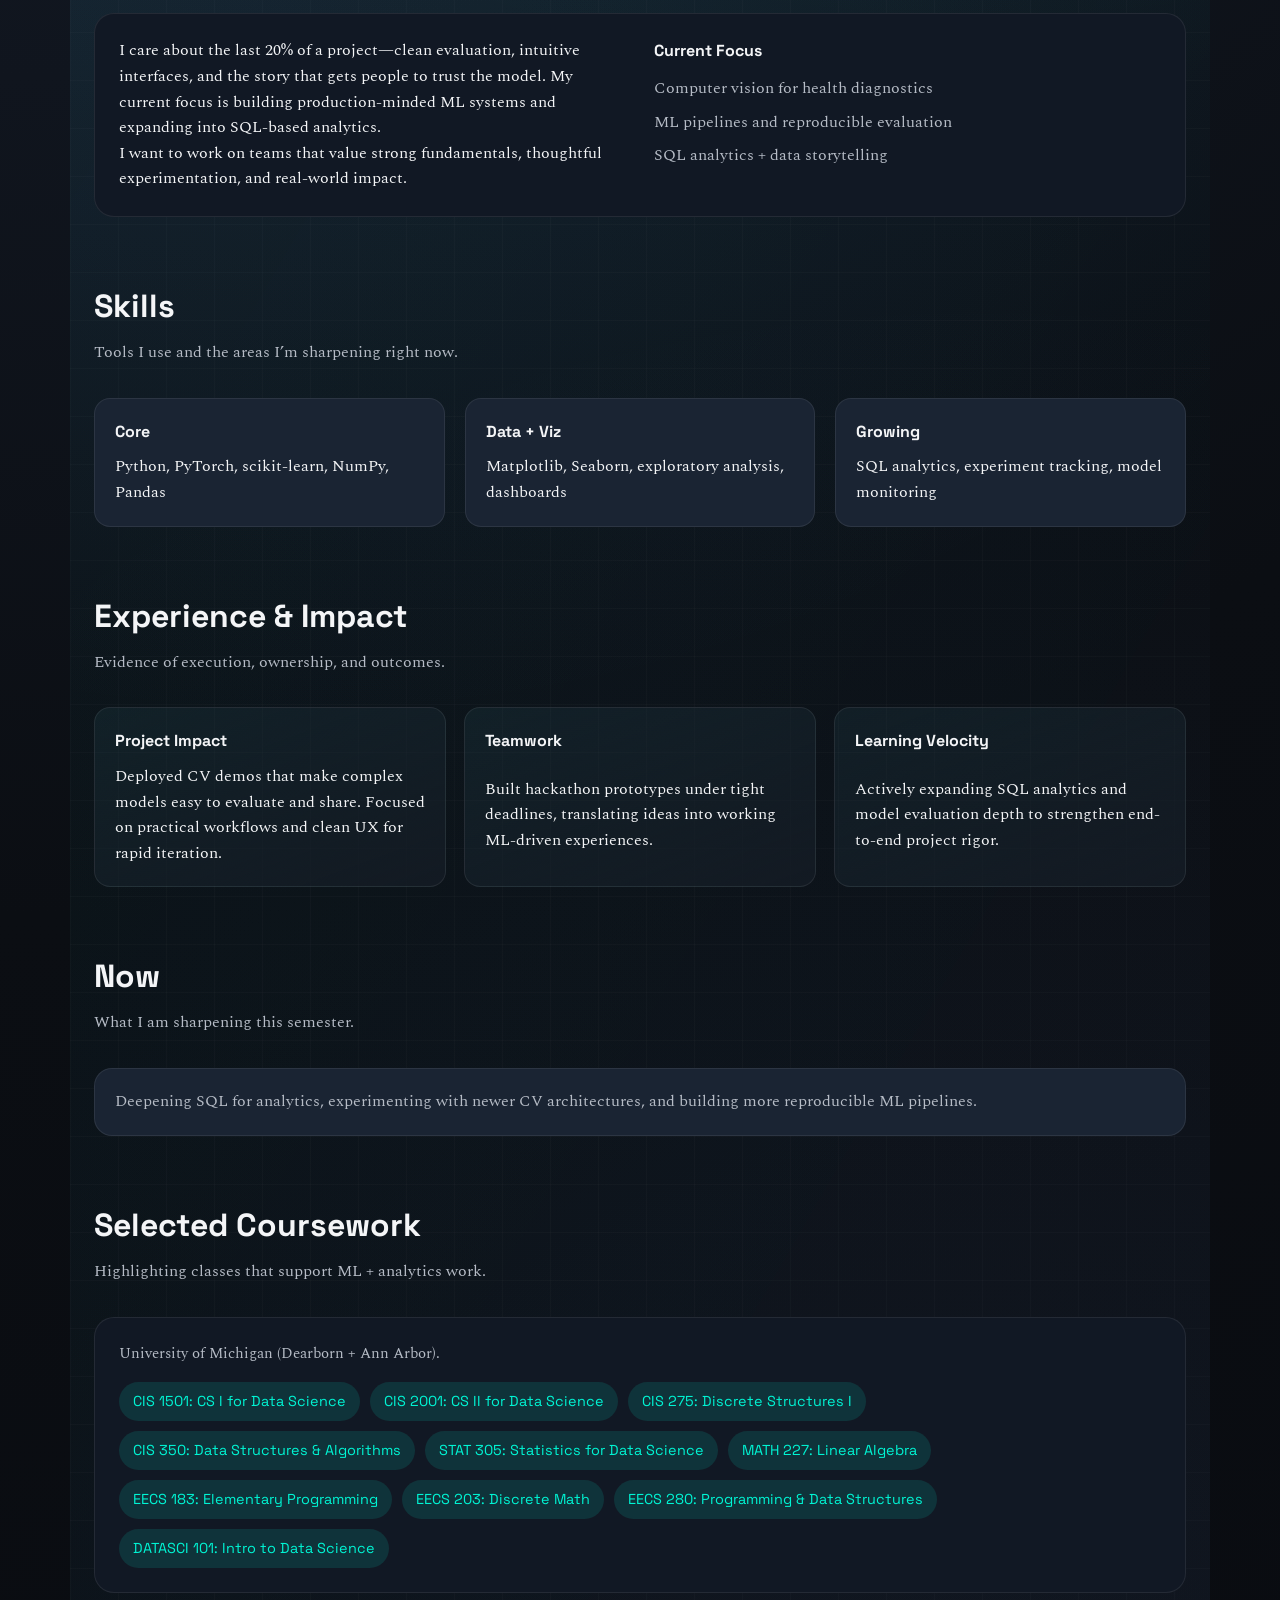
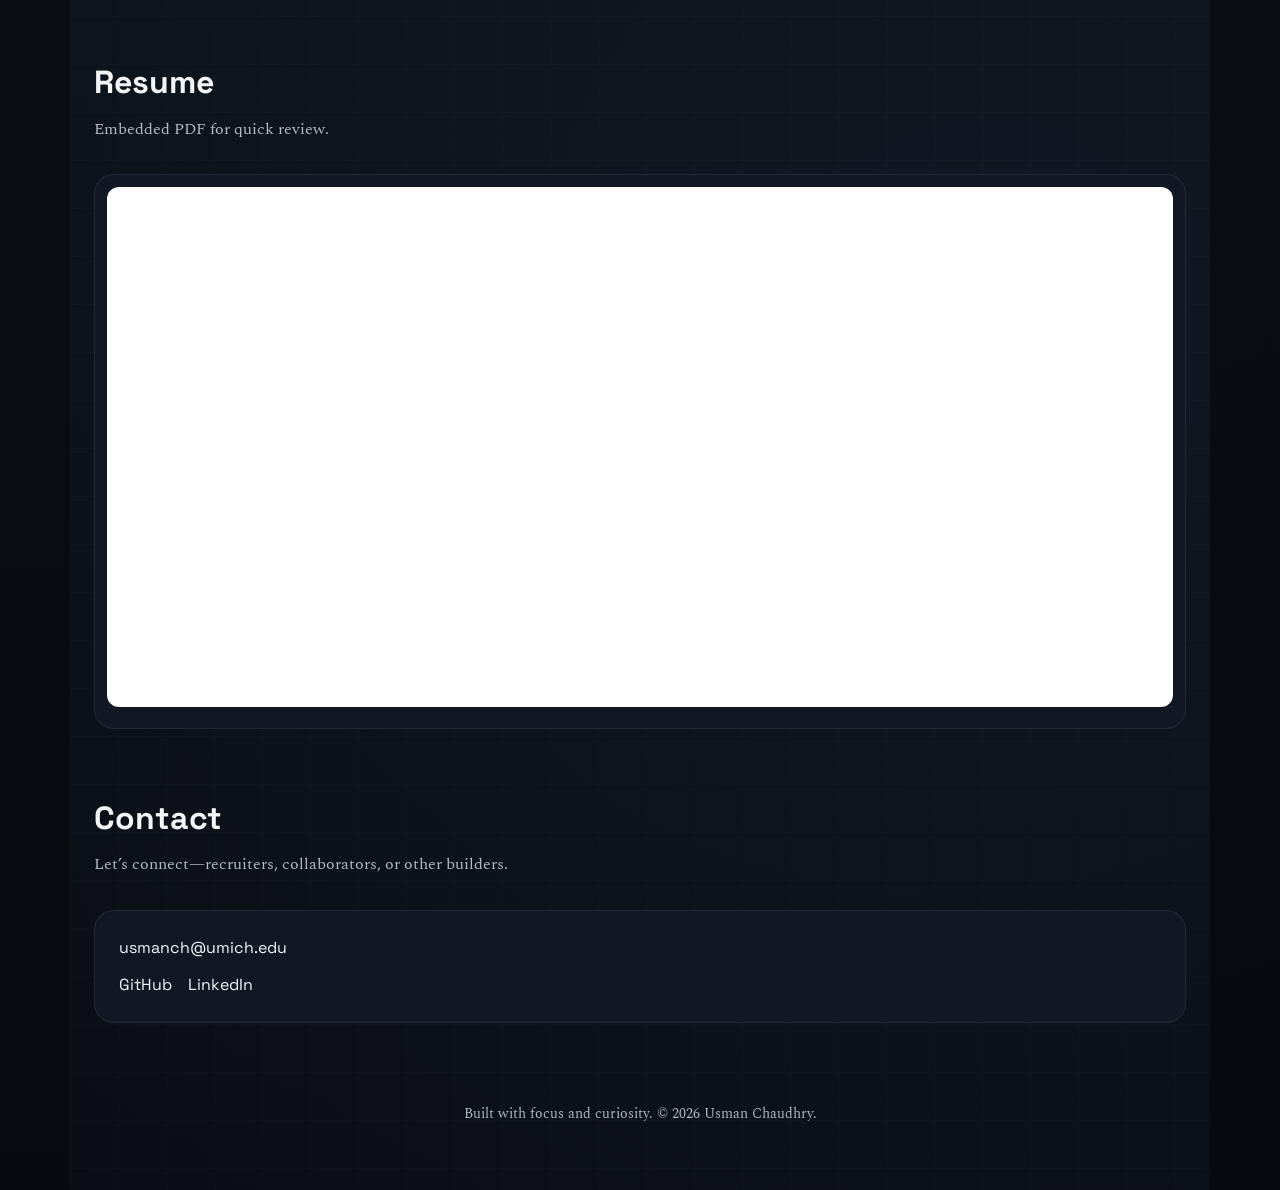
==== commit d4f41bae: "Link project case studies" ====
--- a/index.html
+++ b/index.html
@@ -105,6 +105,7 @@
                   Prioritized clean data handling and transparent evaluation to
                   surface strengths and failure modes.
                 </p>
+                <a class="case-link" href="projects/brain-tumor.html">View case study</a>
               </details>
               <div class="card-tags">
                 <span>PyTorch</span>
@@ -132,6 +133,7 @@
                   Paired model outputs with a clean interface to highlight
                   trust, clarity, and accessibility for non-technical viewers.
                 </p>
+                <a class="case-link" href="projects/eye-health.html">View case study</a>
               </details>
               <div class="card-tags">
                 <span>Deployment</span>
@@ -159,6 +161,7 @@
                   Created a prototype that blends behavioral signals with
                   spending data to surface meaningful personal finance insights.
                 </p>
+                <a class="case-link" href="projects/moodbank.html">View case study</a>
               </details>
               <div class="card-tags">
                 <span>Hackathon</span>
--- a/styles.css
+++ b/styles.css
@@ -22,6 +22,7 @@
   color: var(--text);
   min-height: 100vh;
   line-height: 1.6;
+  position: relative;
 }
 
 .page {
@@ -29,6 +30,24 @@
   margin: 0 auto;
   padding: 32px 24px 64px;
   position: relative;
+}
+
+.page::after {
+  content: "";
+  position: absolute;
+  inset: 0;
+  background-image: linear-gradient(
+      120deg,
+      rgba(78, 168, 222, 0.08) 0%,
+      rgba(0, 245, 212, 0.03) 40%,
+      transparent 70%
+    ),
+    linear-gradient(rgba(255, 255, 255, 0.03) 1px, transparent 1px),
+    linear-gradient(90deg, rgba(255, 255, 255, 0.03) 1px, transparent 1px);
+  background-size: 100% 100%, 48px 48px, 48px 48px;
+  opacity: 0.6;
+  pointer-events: none;
+  z-index: 0;
 }
 
 .page::before {
@@ -284,6 +303,33 @@
   color: var(--accent-2);
 }
 
+.card-details {
+  border-top: 1px solid var(--border);
+  padding-top: 12px;
+  color: var(--muted);
+}
+
+.card-details summary {
+  cursor: pointer;
+  font-family: "Space Grotesk", sans-serif;
+  color: var(--text);
+  list-style: none;
+}
+
+.card-details summary::-webkit-details-marker {
+  display: none;
+}
+
+.card-details summary::after {
+  content: "+";
+  float: right;
+  color: var(--accent);
+}
+
+.card-details[open] summary::after {
+  content: "–";
+}
+
 .card-tags span {
   border-radius: 999px;
   padding: 6px 12px;
@@ -374,6 +420,22 @@
   border: 1px solid var(--border);
 }
 
+.resume-card {
+  border-radius: 20px;
+  border: 1px solid var(--border);
+  background: var(--surface);
+  padding: 12px;
+  overflow: hidden;
+}
+
+.resume-card iframe {
+  width: 100%;
+  height: 520px;
+  border: none;
+  border-radius: 12px;
+  background: #fff;
+}
+
 .note {
   color: var(--muted);
   margin-bottom: 16px;
@@ -432,6 +494,18 @@
 .reveal.visible {
   opacity: 1;
   transform: translateY(0);
+}
+
+.reveal.visible.stagger-1 {
+  transition-delay: 0.08s;
+}
+
+.reveal.visible.stagger-2 {
+  transition-delay: 0.16s;
+}
+
+.reveal.visible.stagger-3 {
+  transition-delay: 0.24s;
 }
 
 @media (max-width: 720px) {
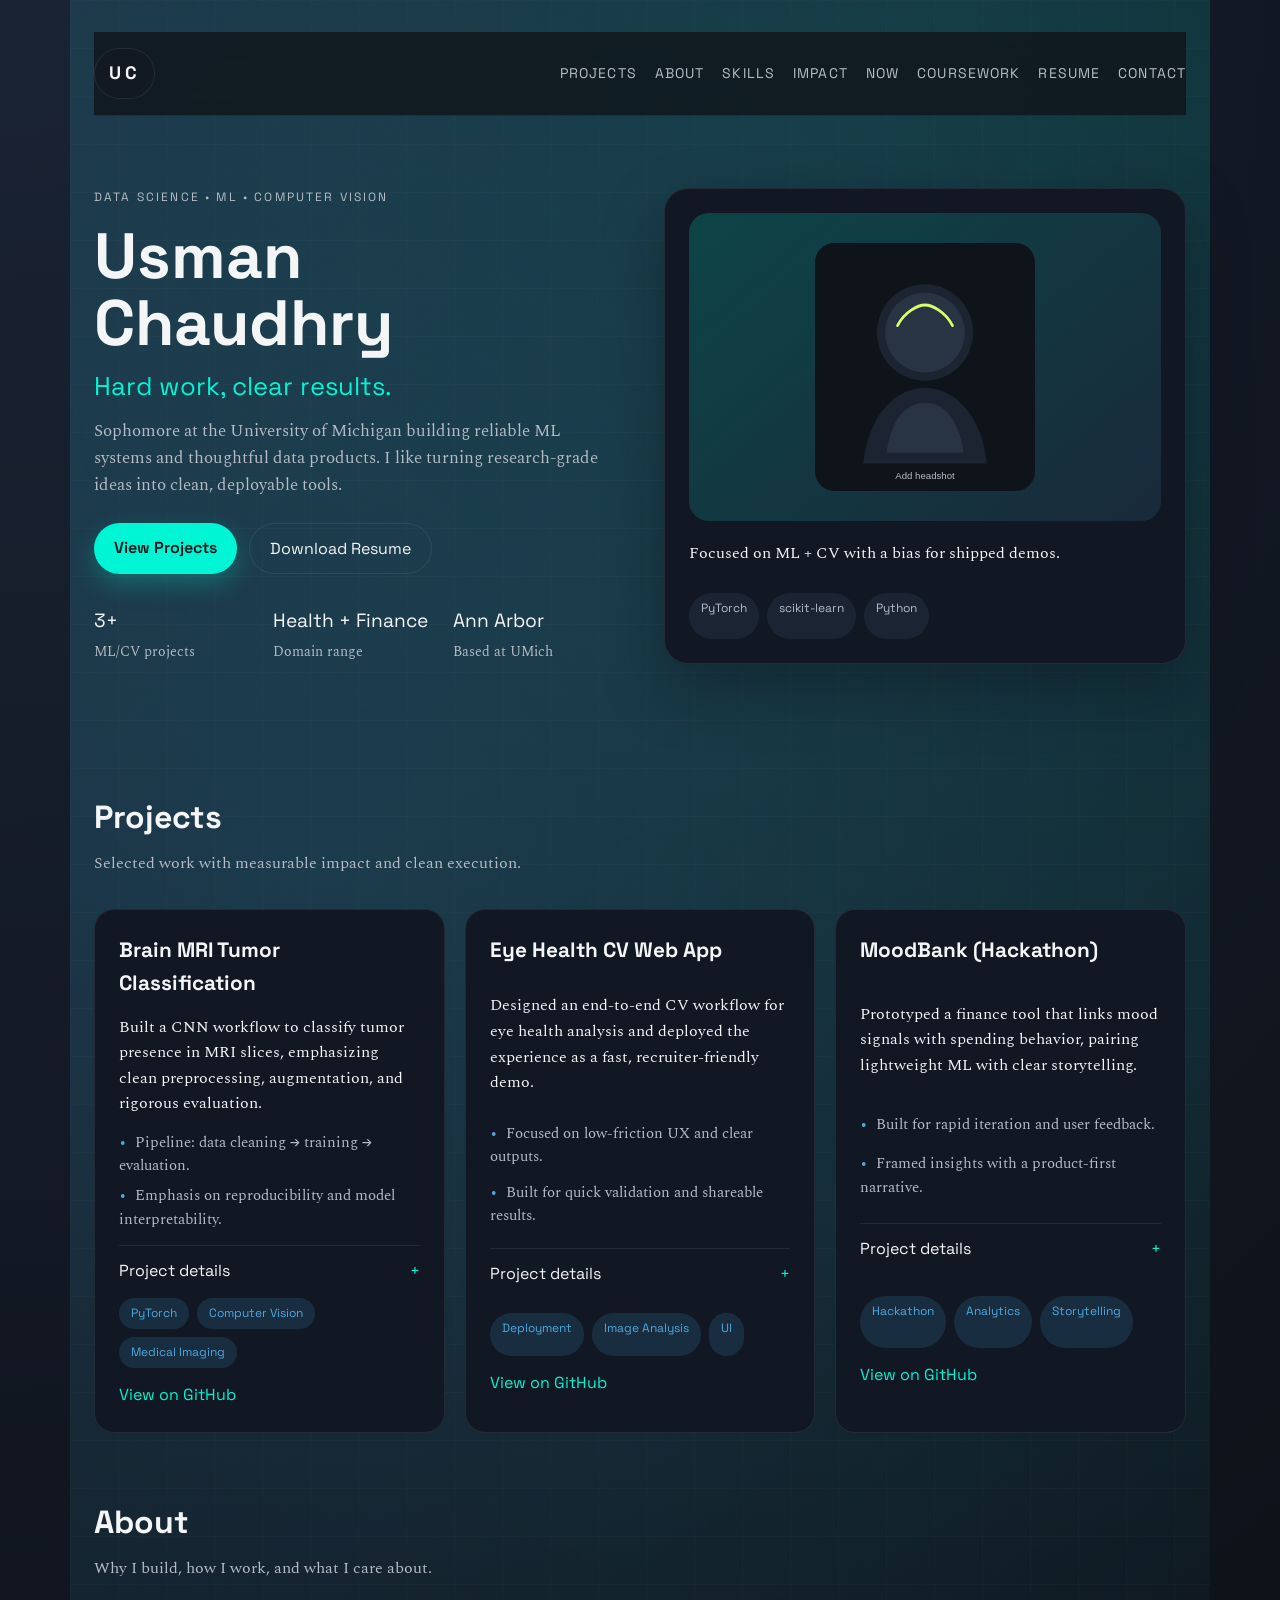
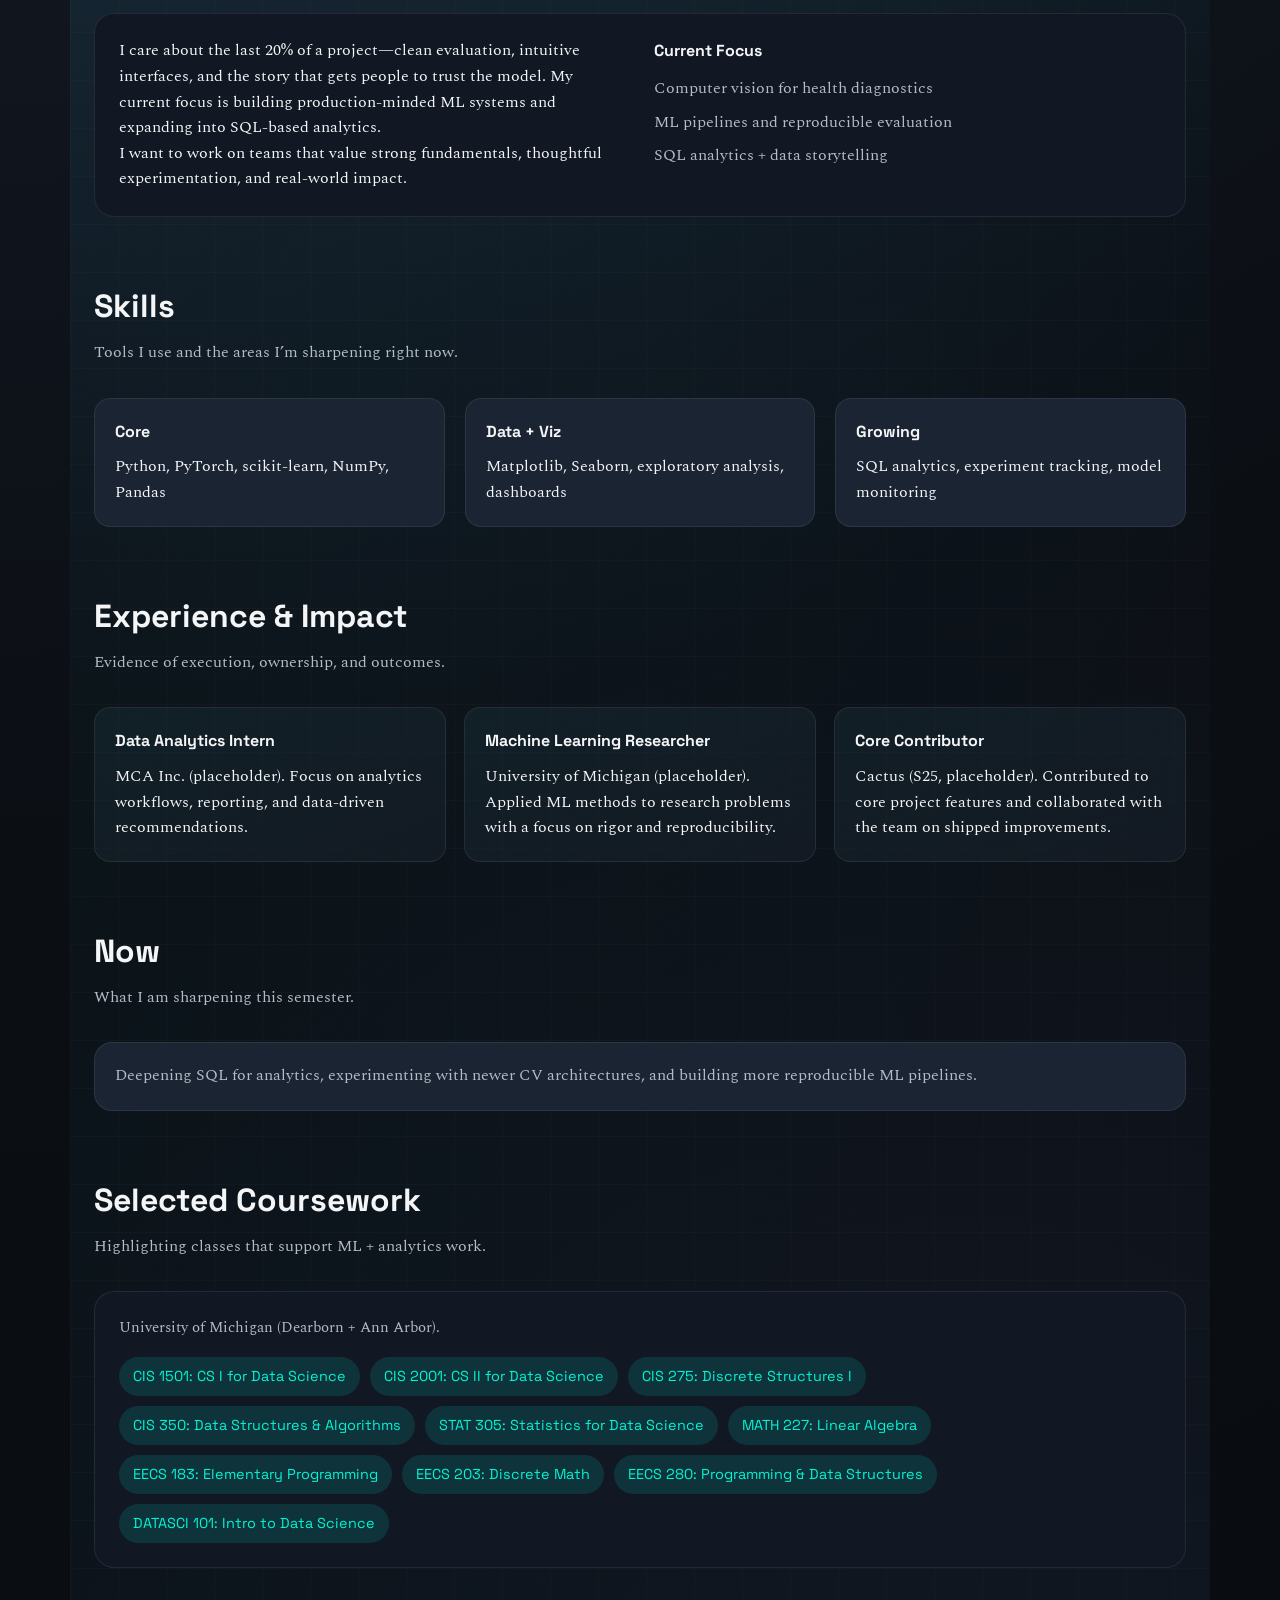
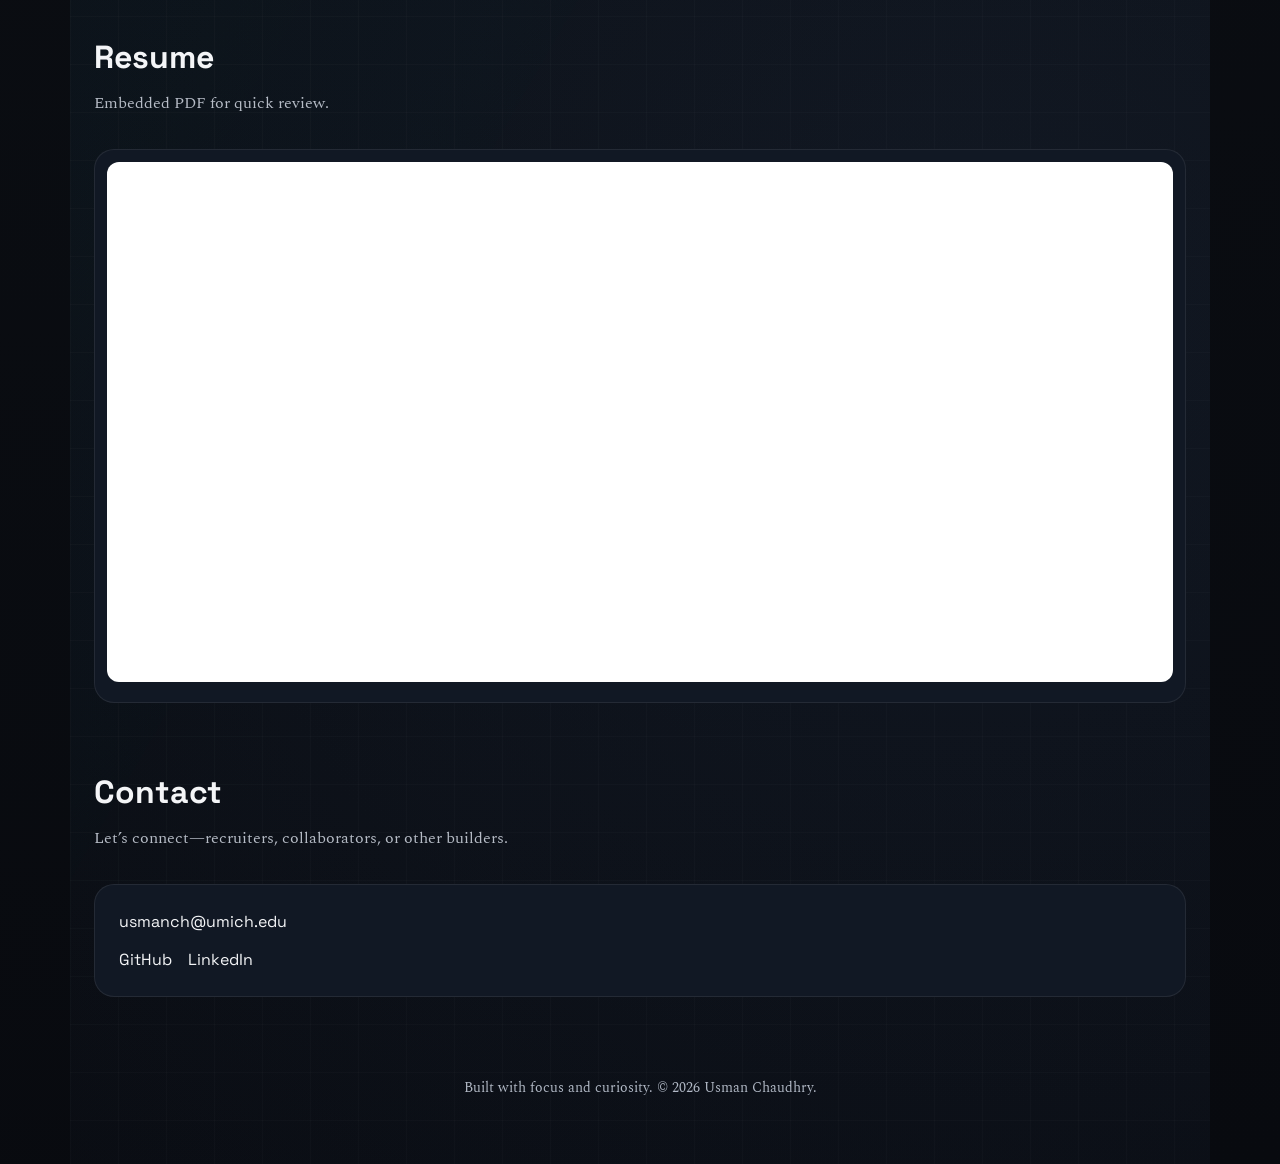
==== commit 1b36142e: "Add experience placeholders" ====
--- a/index.html
+++ b/index.html
@@ -232,25 +232,24 @@
           </div>
           <div class="impact-grid">
             <div class="impact-card">
-              <h4>Project Impact</h4>
-              <p>
-                Deployed CV demos that make complex models easy to evaluate and
-                share. Focused on practical workflows and clean UX for rapid
-                iteration.
+              <h4>Data Analytics Intern</h4>
+              <p>
+                MCA Inc. (placeholder). Focus on analytics workflows, reporting,
+                and data-driven recommendations.
               </p>
             </div>
             <div class="impact-card">
-              <h4>Teamwork</h4>
-              <p>
-                Built hackathon prototypes under tight deadlines, translating
-                ideas into working ML-driven experiences.
+              <h4>Machine Learning Researcher</h4>
+              <p>
+                University of Michigan (placeholder). Applied ML methods to
+                research problems with a focus on rigor and reproducibility.
               </p>
             </div>
             <div class="impact-card">
-              <h4>Learning Velocity</h4>
-              <p>
-                Actively expanding SQL analytics and model evaluation depth to
-                strengthen end-to-end project rigor.
+              <h4>Core Contributor</h4>
+              <p>
+                Cactus (S25, placeholder). Contributed to core project features
+                and collaborated with the team on shipped improvements.
               </p>
             </div>
           </div>
--- a/styles.css
+++ b/styles.css
@@ -330,6 +330,19 @@
   content: "–";
 }
 
+.case-link {
+  display: inline-flex;
+  margin-top: 10px;
+  color: var(--accent);
+  text-decoration: none;
+  font-family: "Space Grotesk", sans-serif;
+  font-size: 0.9rem;
+}
+
+.case-link:hover {
+  text-decoration: underline;
+}
+
 .card-tags span {
   border-radius: 999px;
   padding: 6px 12px;
@@ -434,6 +447,59 @@
   border: none;
   border-radius: 12px;
   background: #fff;
+}
+
+.project-hero {
+  display: grid;
+  gap: 16px;
+  margin-top: 40px;
+  margin-bottom: 32px;
+}
+
+.project-hero h1 {
+  font-family: "Space Grotesk", sans-serif;
+  font-size: clamp(2.4rem, 4vw, 3.2rem);
+}
+
+.project-meta {
+  display: flex;
+  flex-wrap: wrap;
+  gap: 10px;
+  color: var(--muted);
+  font-family: "Space Grotesk", sans-serif;
+  font-size: 0.9rem;
+}
+
+.project-section {
+  background: var(--surface);
+  border: 1px solid var(--border);
+  border-radius: 18px;
+  padding: 22px;
+  display: grid;
+  gap: 12px;
+}
+
+.project-section h3 {
+  font-family: "Space Grotesk", sans-serif;
+}
+
+.project-section ul {
+  list-style: none;
+  display: grid;
+  gap: 8px;
+  color: var(--muted);
+}
+
+.project-section ul li::before {
+  content: "•";
+  margin-right: 8px;
+  color: var(--accent);
+}
+
+.project-layout {
+  display: grid;
+  gap: 18px;
+  margin-bottom: 64px;
 }
 
 .note {
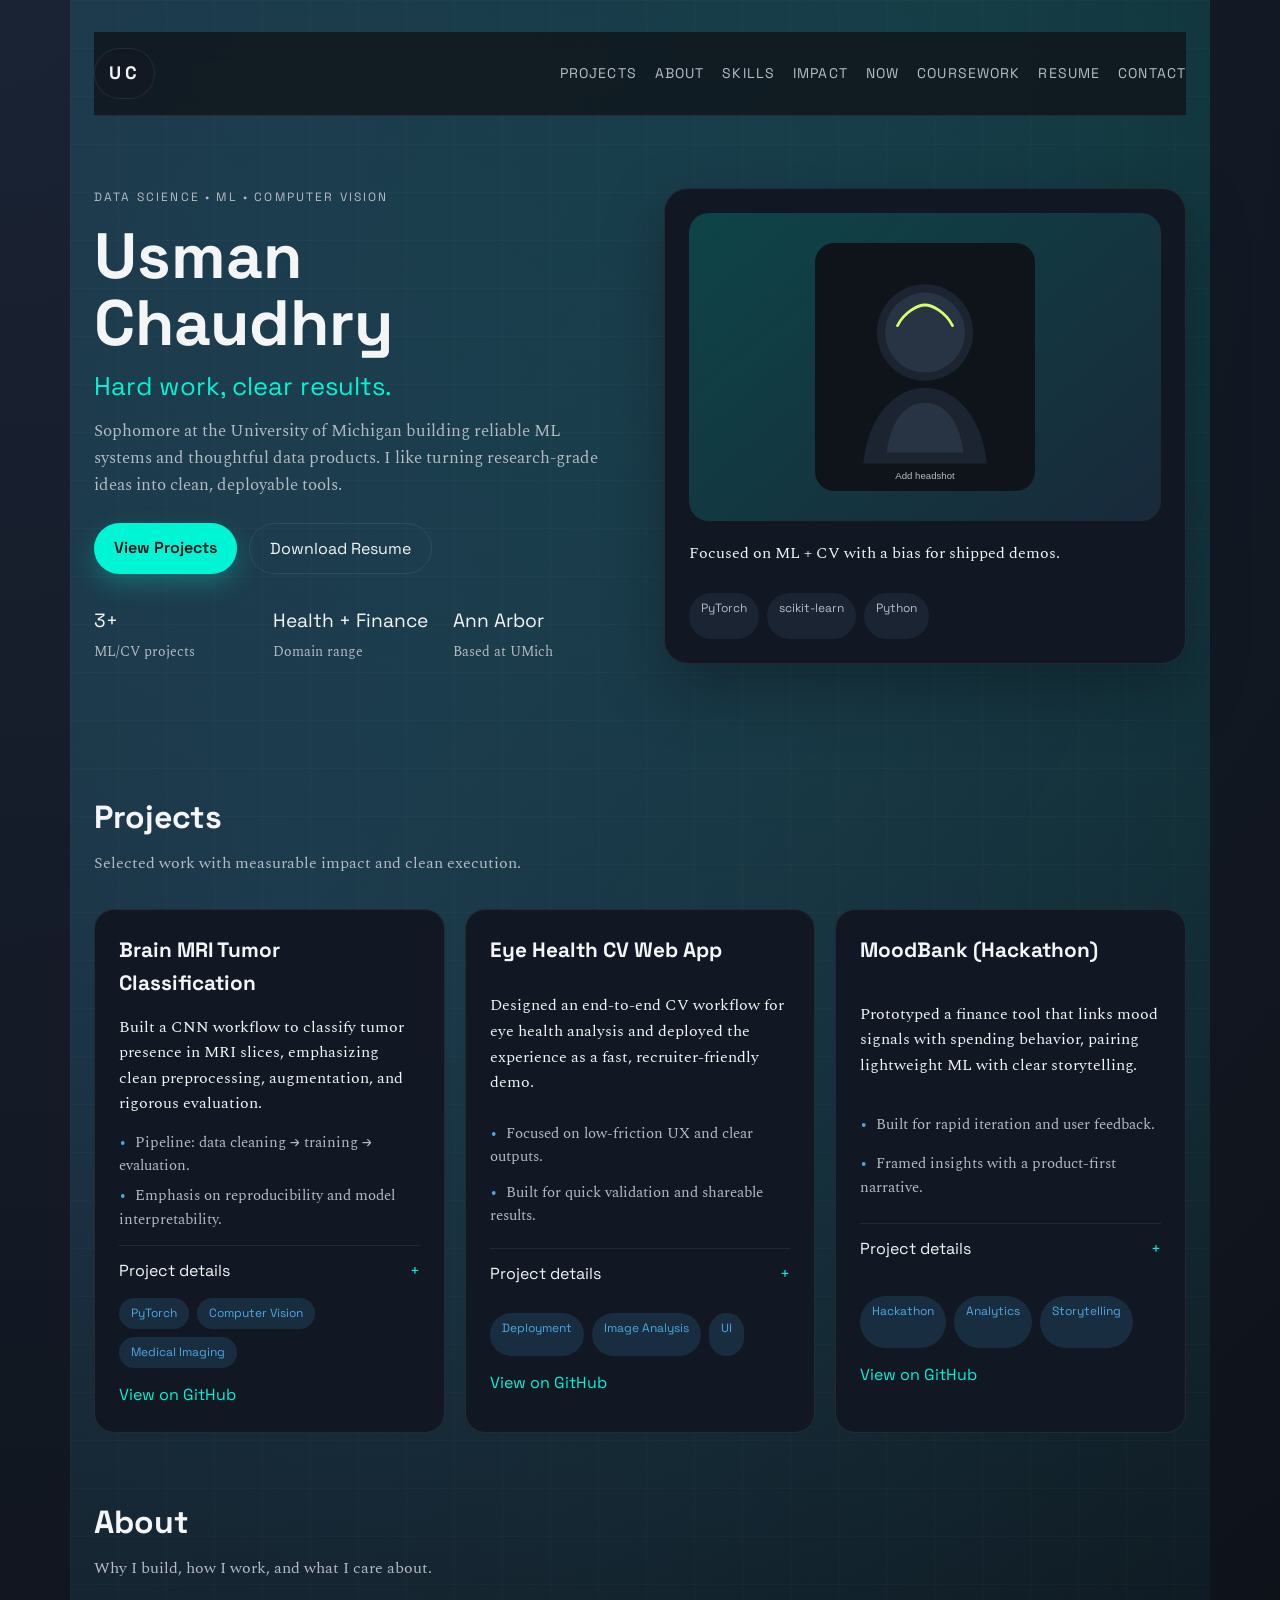
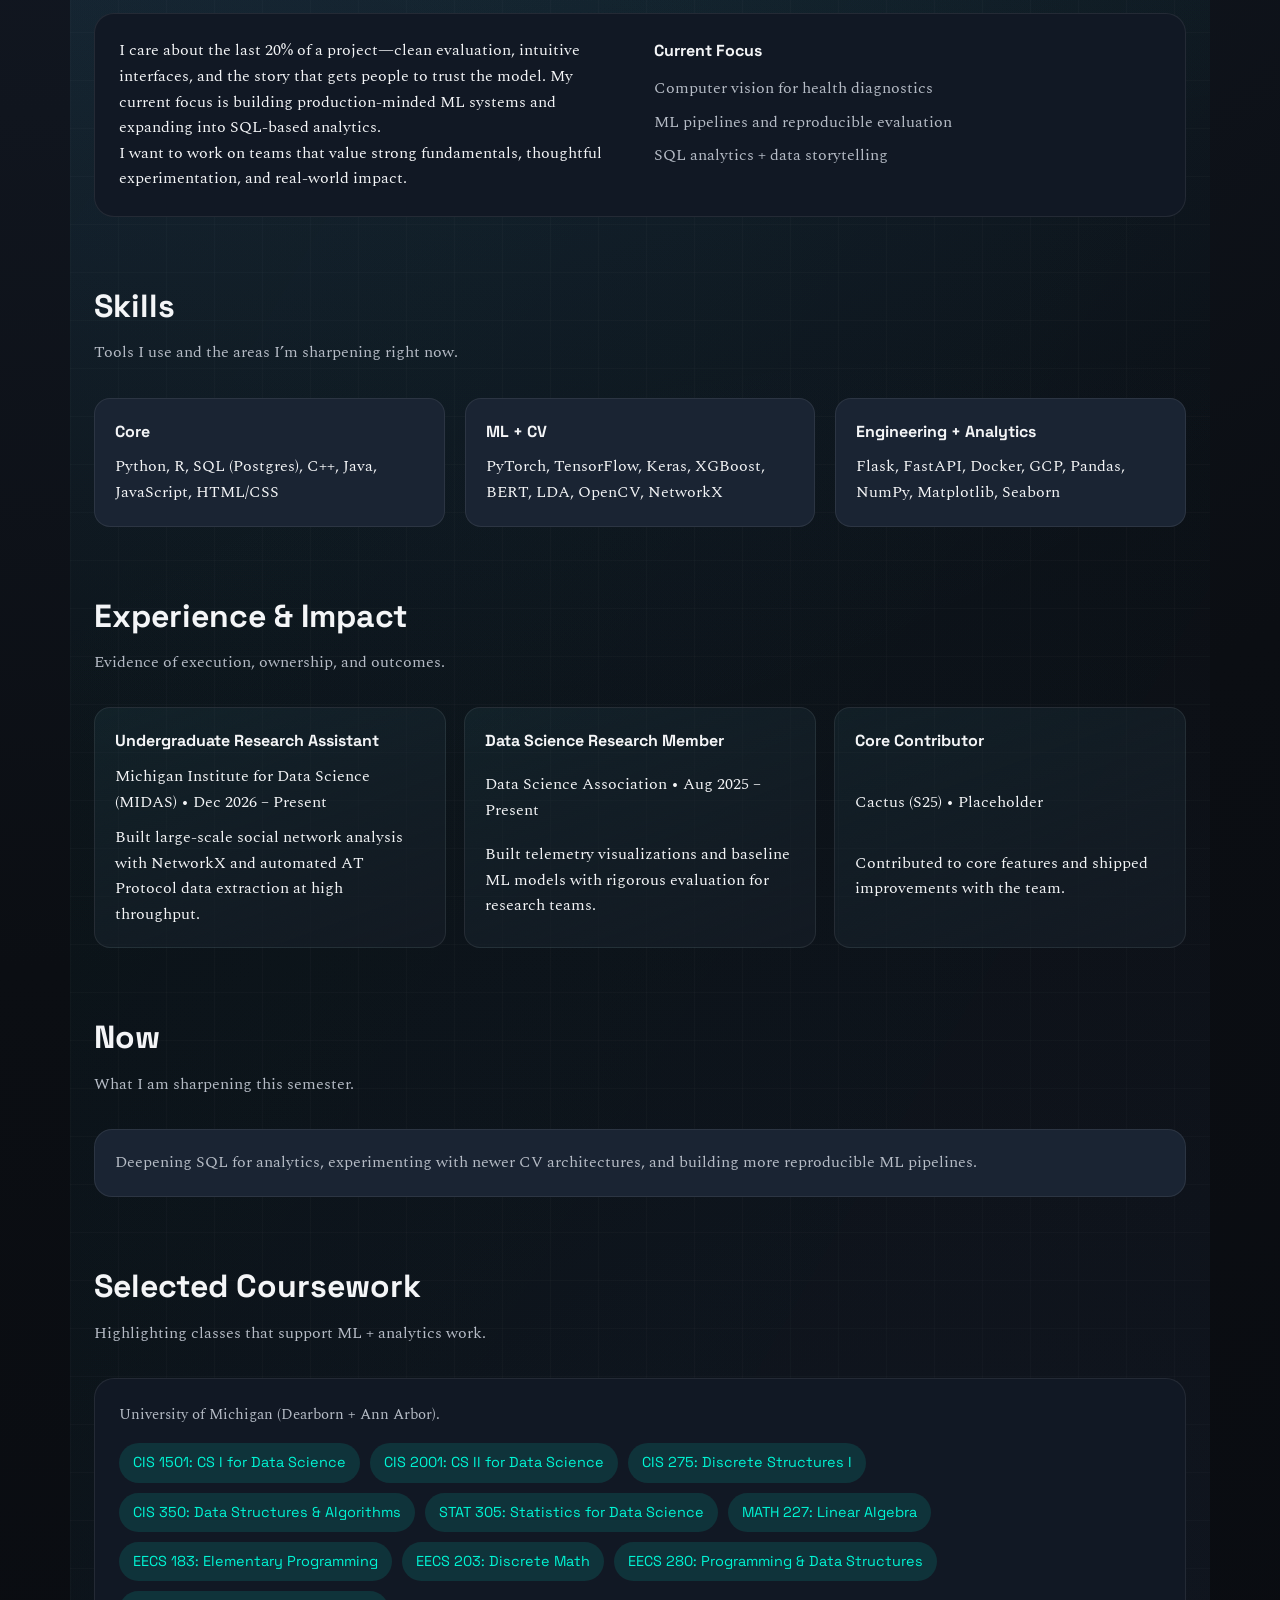
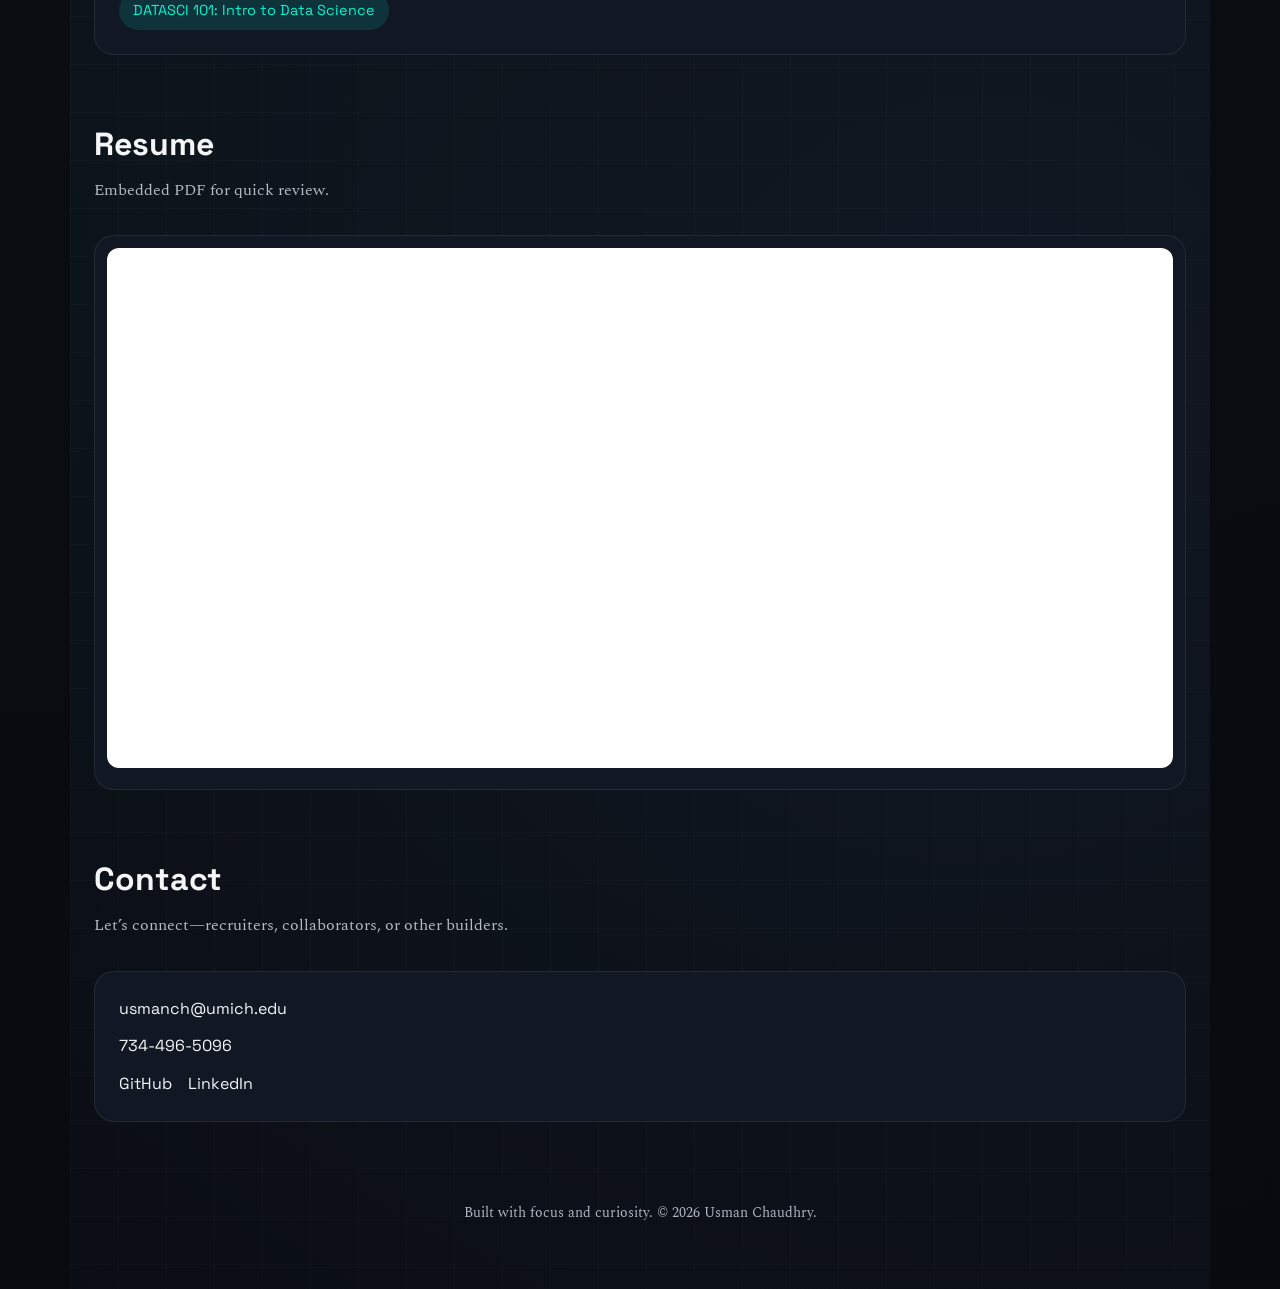
==== commit 40d4e3a2: "Add resume-based experience and skills" ====
--- a/index.html
+++ b/index.html
@@ -212,15 +212,15 @@
           <div class="skill-grid">
             <div class="skill-block">
               <h4>Core</h4>
-              <p>Python, PyTorch, scikit-learn, NumPy, Pandas</p>
+              <p>Python, R, SQL (Postgres), C++, Java, JavaScript, HTML/CSS</p>
             </div>
             <div class="skill-block">
-              <h4>Data + Viz</h4>
-              <p>Matplotlib, Seaborn, exploratory analysis, dashboards</p>
+              <h4>ML + CV</h4>
+              <p>PyTorch, TensorFlow, Keras, XGBoost, BERT, LDA, OpenCV, NetworkX</p>
             </div>
             <div class="skill-block">
-              <h4>Growing</h4>
-              <p>SQL analytics, experiment tracking, model monitoring</p>
+              <h4>Engineering + Analytics</h4>
+              <p>Flask, FastAPI, Docker, GCP, Pandas, NumPy, Matplotlib, Seaborn</p>
             </div>
           </div>
         </section>
@@ -232,24 +232,33 @@
           </div>
           <div class="impact-grid">
             <div class="impact-card">
-              <h4>Data Analytics Intern</h4>
-              <p>
-                MCA Inc. (placeholder). Focus on analytics workflows, reporting,
-                and data-driven recommendations.
+              <h4>Undergraduate Research Assistant</h4>
+              <p>
+                Michigan Institute for Data Science (MIDAS) • Dec 2026 – Present
+              </p>
+              <p class="impact-detail">
+                Built large-scale social network analysis with NetworkX and
+                automated AT Protocol data extraction at high throughput.
               </p>
             </div>
             <div class="impact-card">
-              <h4>Machine Learning Researcher</h4>
-              <p>
-                University of Michigan (placeholder). Applied ML methods to
-                research problems with a focus on rigor and reproducibility.
+              <h4>Data Science Research Member</h4>
+              <p>
+                Data Science Association • Aug 2025 – Present
+              </p>
+              <p class="impact-detail">
+                Built telemetry visualizations and baseline ML models with
+                rigorous evaluation for research teams.
               </p>
             </div>
             <div class="impact-card">
               <h4>Core Contributor</h4>
               <p>
-                Cactus (S25, placeholder). Contributed to core project features
-                and collaborated with the team on shipped improvements.
+                Cactus (S25) • Placeholder
+              </p>
+              <p class="impact-detail">
+                Contributed to core features and shipped improvements with the
+                team.
               </p>
             </div>
           </div>
@@ -310,6 +319,7 @@
           </div>
           <div class="contact-card">
             <a href="mailto:usmanch@umich.edu">usmanch@umich.edu</a>
+            <p class="contact-phone">734-496-5096</p>
             <div class="contact-links">
               <a href="https://github.com/UsmanCh1226" target="_blank" rel="noreferrer">GitHub</a>
               <a href="https://www.linkedin.com/in/usman-chaudhry1/" target="_blank" rel="noreferrer">LinkedIn</a>
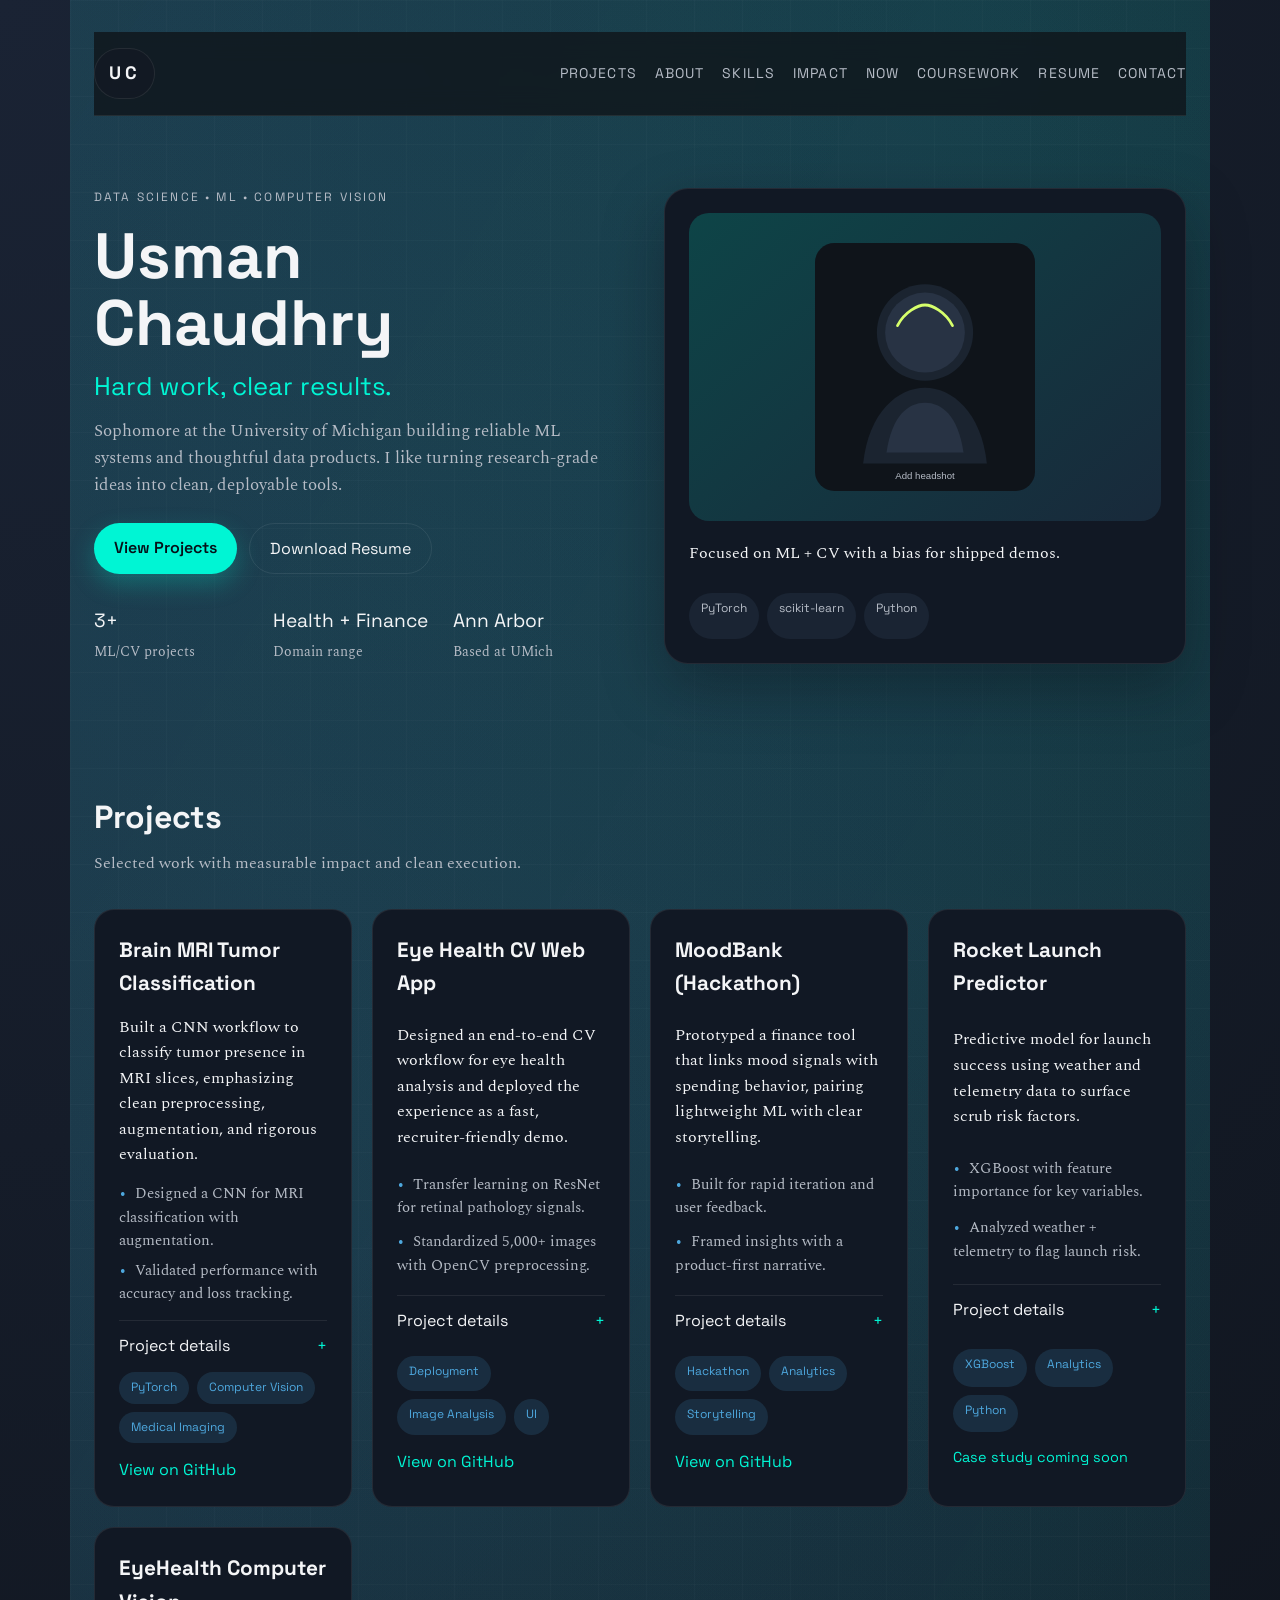
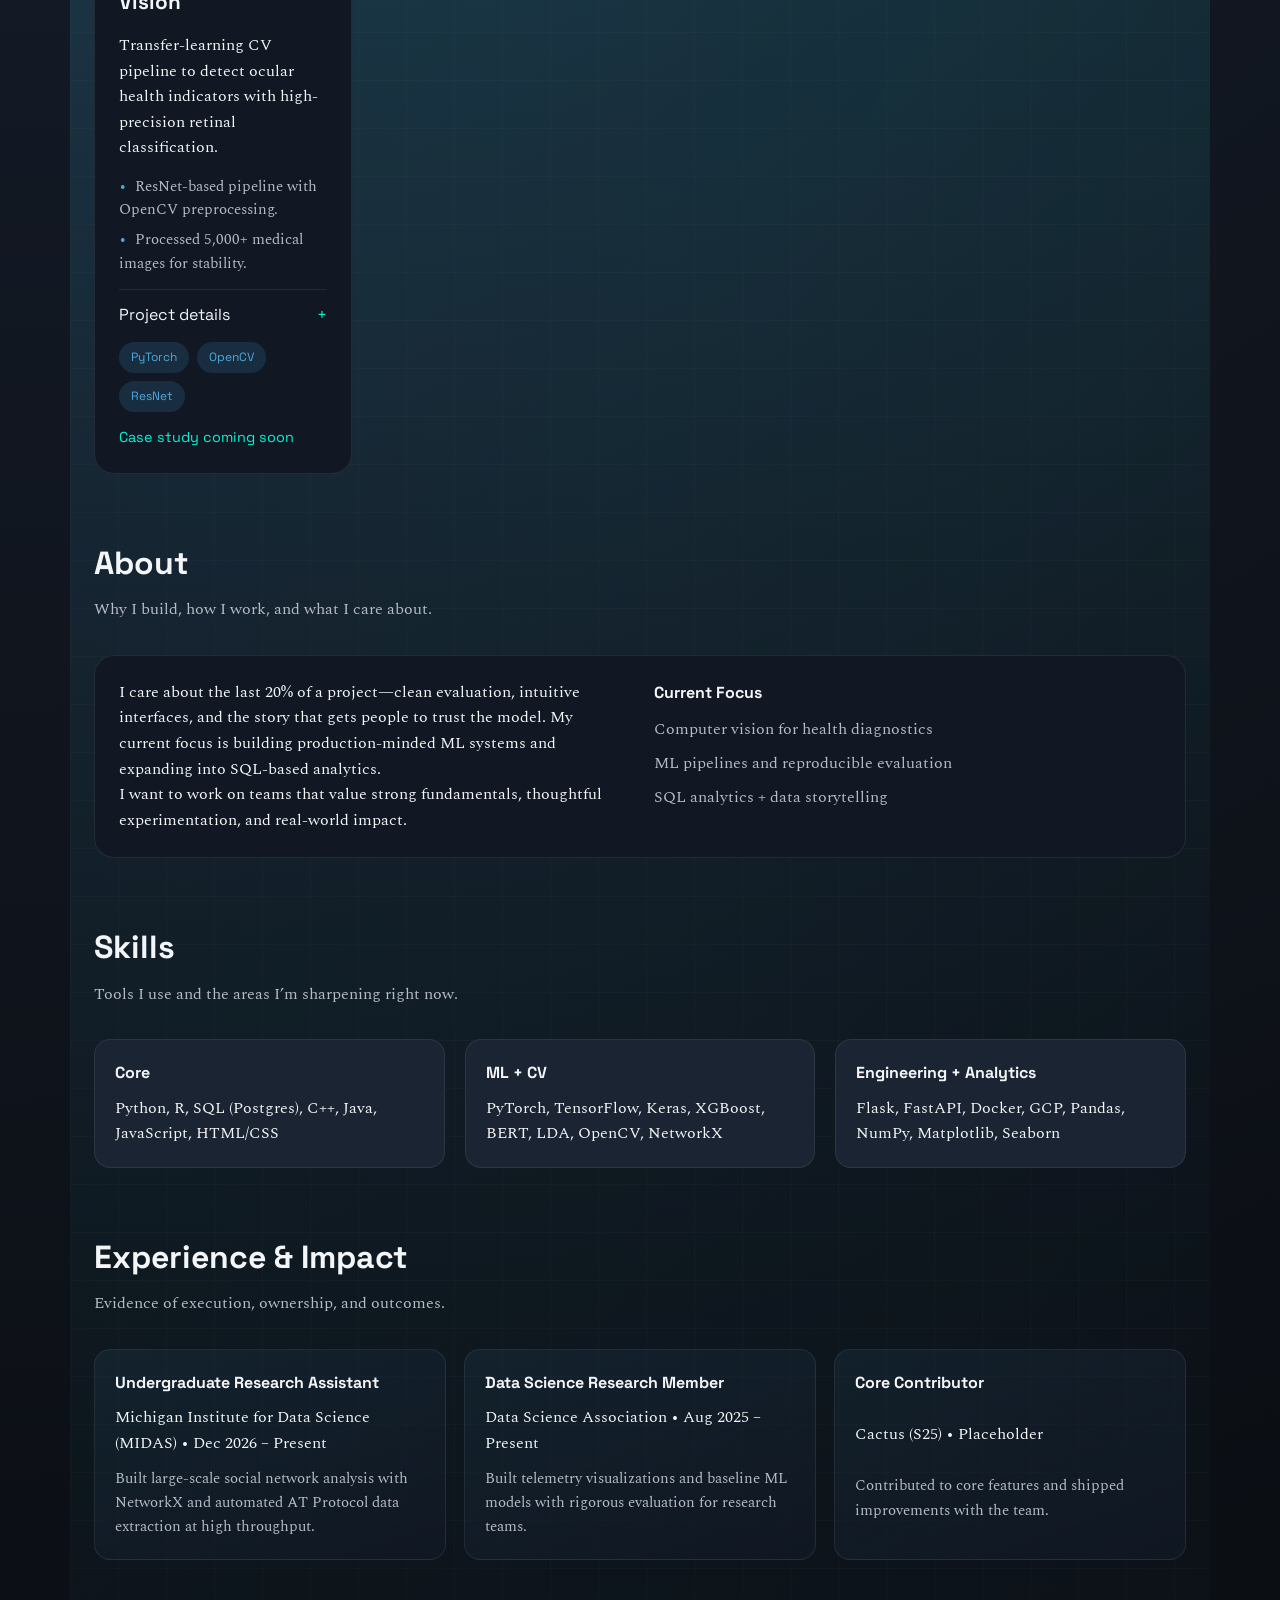
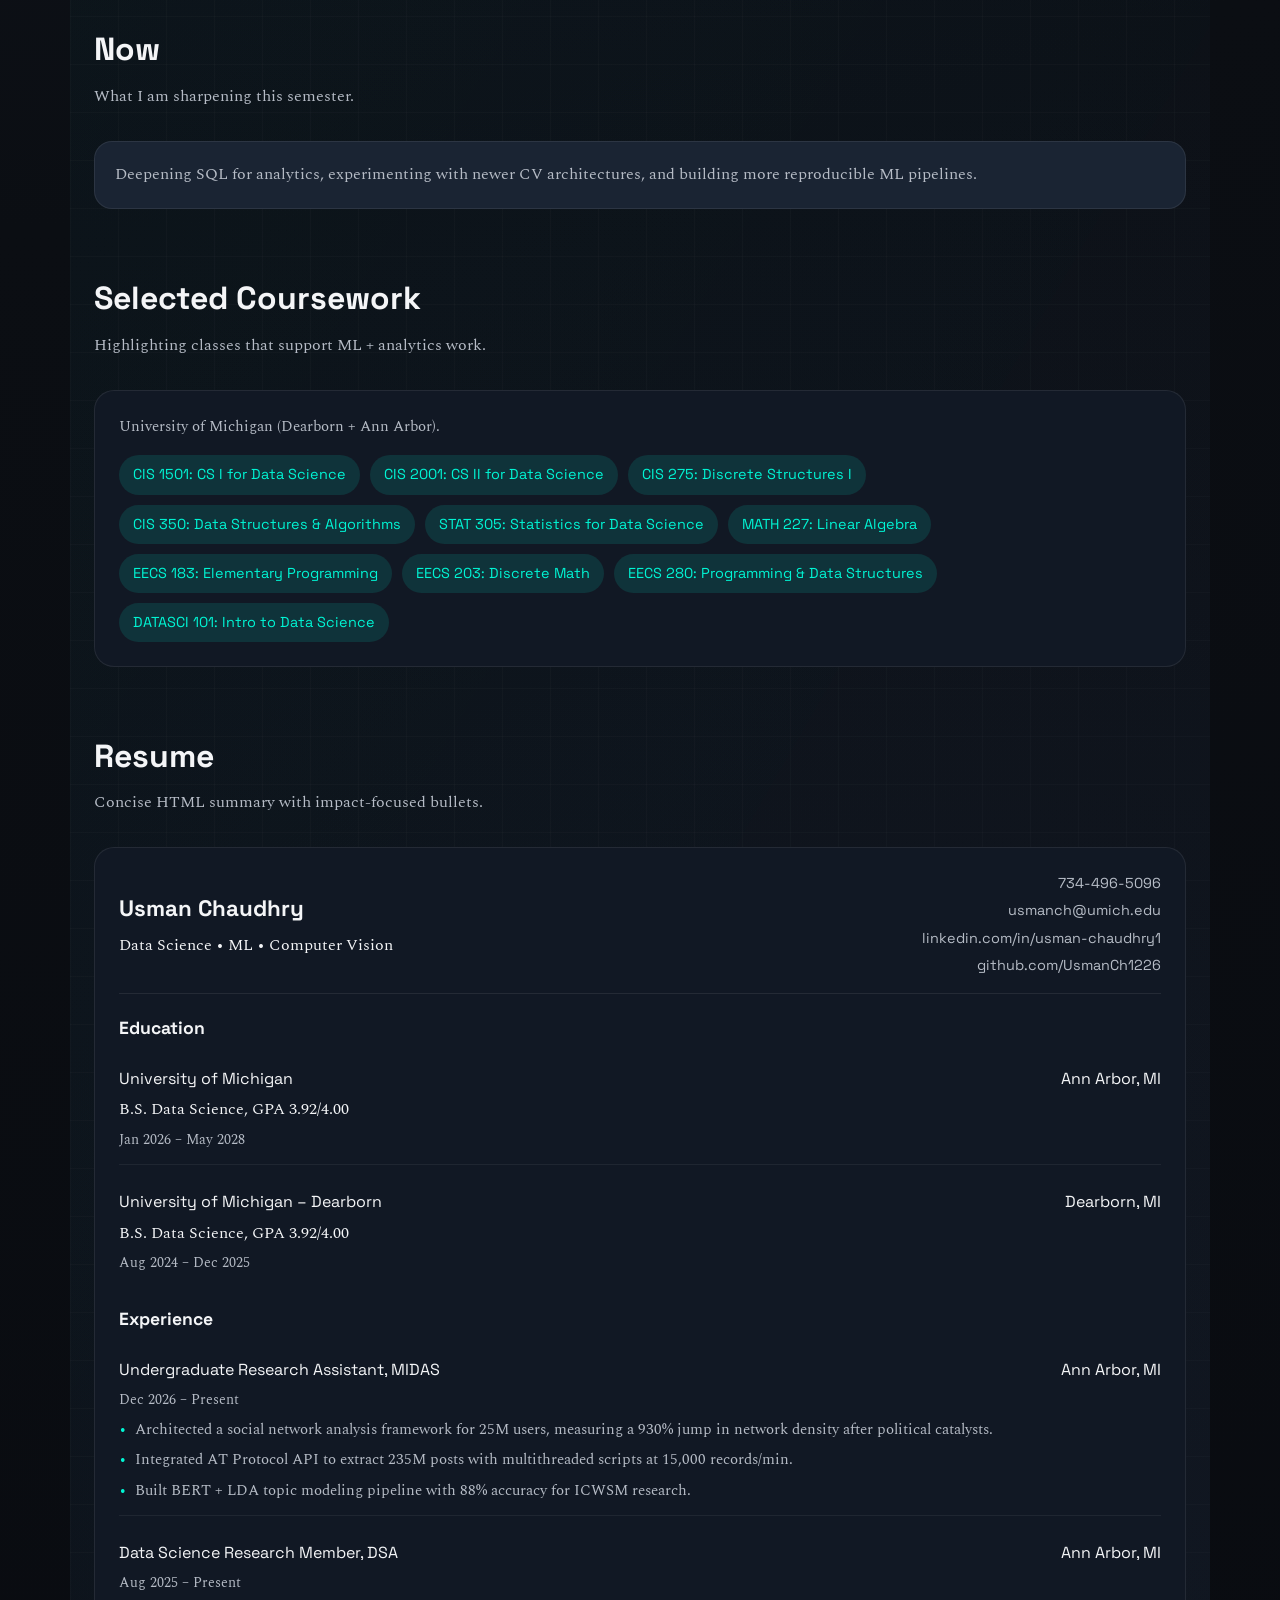
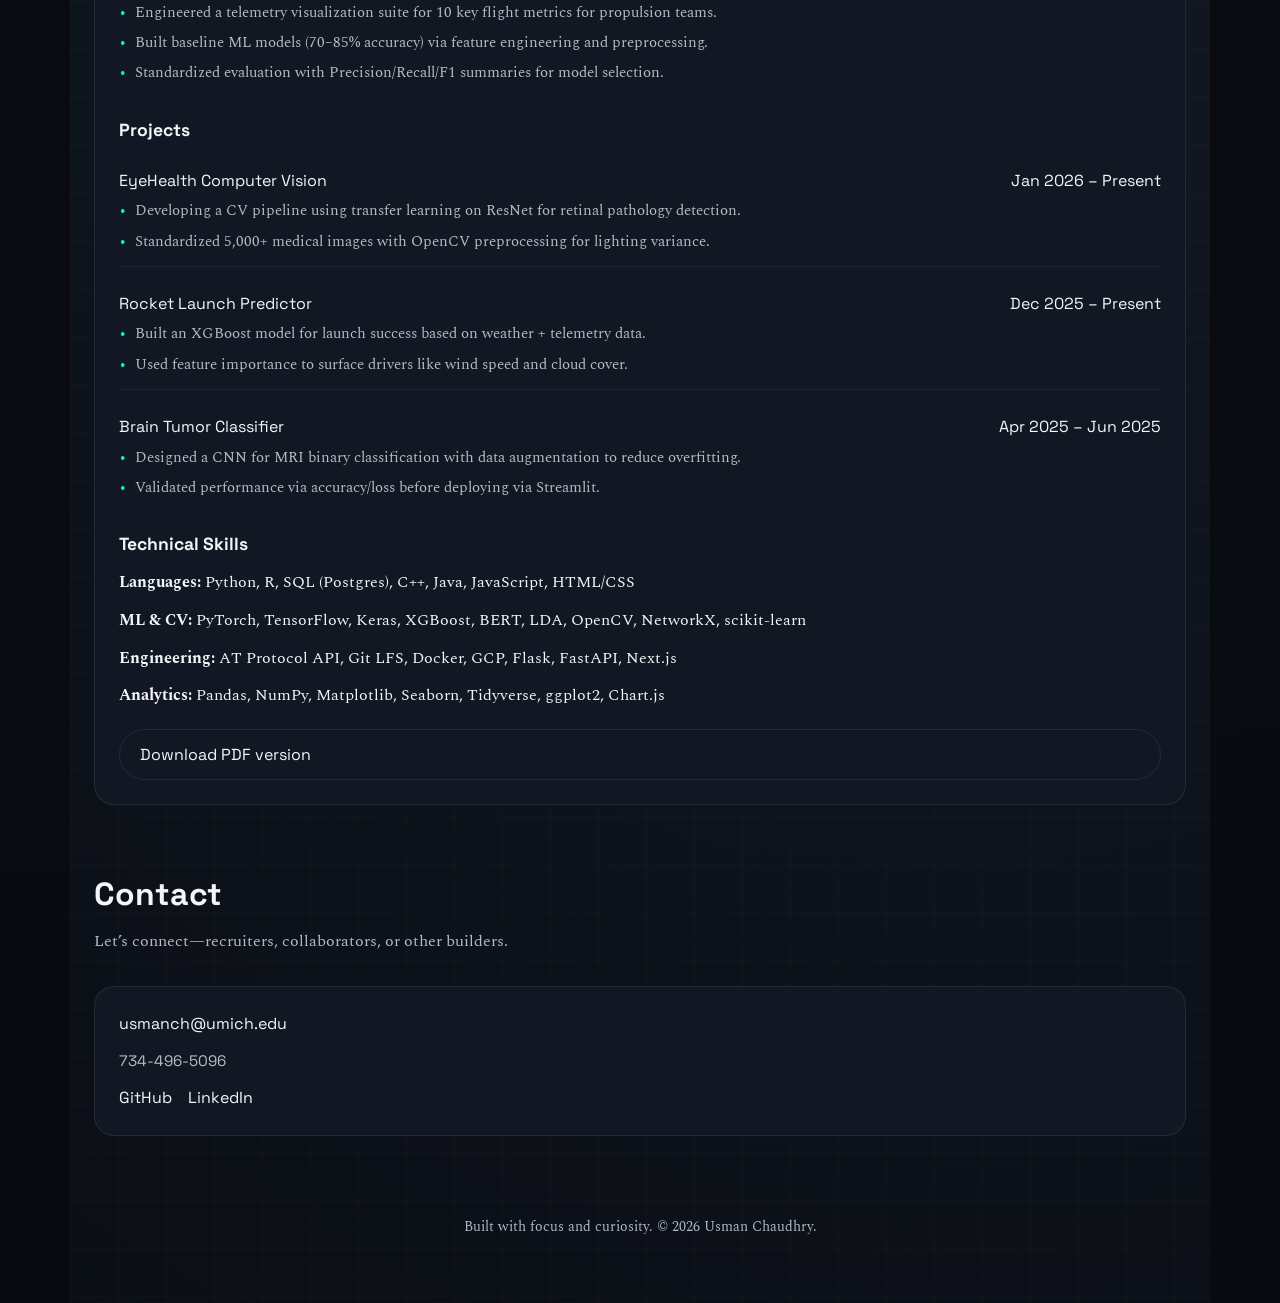
==== commit 582110c2: "Add resume HTML and new project entries" ====
--- a/index.html
+++ b/index.html
@@ -95,8 +95,8 @@
                 evaluation.
               </p>
               <ul class="card-points">
-                <li>Pipeline: data cleaning → training → evaluation.</li>
-                <li>Emphasis on reproducibility and model interpretability.</li>
+                <li>Designed a CNN for MRI classification with augmentation.</li>
+                <li>Validated performance with accuracy and loss tracking.</li>
               </ul>
               <details class="card-details">
                 <summary>Project details</summary>
@@ -124,8 +124,8 @@
                 deployed the experience as a fast, recruiter-friendly demo.
               </p>
               <ul class="card-points">
-                <li>Focused on low-friction UX and clear outputs.</li>
-                <li>Built for quick validation and shareable results.</li>
+                <li>Transfer learning on ResNet for retinal pathology signals.</li>
+                <li>Standardized 5,000+ images with OpenCV preprocessing.</li>
               </ul>
               <details class="card-details">
                 <summary>Project details</summary>
@@ -171,6 +171,56 @@
               <a class="card-link" href="https://github.com/UsmanCh1226/MoodBank" target="_blank" rel="noreferrer">
                 View on GitHub
               </a>
+            </article>
+
+            <article class="card reveal">
+              <h3>Rocket Launch Predictor</h3>
+              <p>
+                Predictive model for launch success using weather and telemetry
+                data to surface scrub risk factors.
+              </p>
+              <ul class="card-points">
+                <li>XGBoost with feature importance for key variables.</li>
+                <li>Analyzed weather + telemetry to flag launch risk.</li>
+              </ul>
+              <details class="card-details">
+                <summary>Project details</summary>
+                <p>
+                  Built a model to identify factors like wind speed and cloud
+                  cover that influence orbital insertion success.
+                </p>
+              </details>
+              <div class="card-tags">
+                <span>XGBoost</span>
+                <span>Analytics</span>
+                <span>Python</span>
+              </div>
+              <span class="card-link muted-link">Case study coming soon</span>
+            </article>
+
+            <article class="card reveal">
+              <h3>EyeHealth Computer Vision</h3>
+              <p>
+                Transfer-learning CV pipeline to detect ocular health indicators
+                with high-precision retinal classification.
+              </p>
+              <ul class="card-points">
+                <li>ResNet-based pipeline with OpenCV preprocessing.</li>
+                <li>Processed 5,000+ medical images for stability.</li>
+              </ul>
+              <details class="card-details">
+                <summary>Project details</summary>
+                <p>
+                  Built a reproducible CV workflow to surface retinal pathologies
+                  using standardized image preprocessing steps.
+                </p>
+              </details>
+              <div class="card-tags">
+                <span>PyTorch</span>
+                <span>OpenCV</span>
+                <span>ResNet</span>
+              </div>
+              <span class="card-link muted-link">Case study coming soon</span>
             </article>
           </div>
         </section>
@@ -302,13 +352,115 @@
         <section class="section" id="resume">
           <div class="section-header">
             <h2>Resume</h2>
-            <p>Embedded PDF for quick review.</p>
-          </div>
-          <div class="resume-card">
-            <iframe
-              src="assets/UsmanChaudhry_Resume.pdf"
-              title="Usman Chaudhry Resume"
-            ></iframe>
+            <p>Concise HTML summary with impact-focused bullets.</p>
+          </div>
+          <div class="resume-shell">
+            <div class="resume-header">
+              <div>
+                <h3>Usman Chaudhry</h3>
+                <p>Data Science • ML • Computer Vision</p>
+              </div>
+              <div class="resume-contact">
+                <span>734-496-5096</span>
+                <span>usmanch@umich.edu</span>
+                <span>linkedin.com/in/usman-chaudhry1</span>
+                <span>github.com/UsmanCh1226</span>
+              </div>
+            </div>
+
+            <div class="resume-columns">
+              <div class="resume-block">
+                <h4>Education</h4>
+                <div class="resume-item">
+                  <div class="resume-item-header">
+                    <span>University of Michigan</span>
+                    <span>Ann Arbor, MI</span>
+                  </div>
+                  <p>B.S. Data Science, GPA 3.92/4.00</p>
+                  <p class="resume-dates">Jan 2026 – May 2028</p>
+                </div>
+                <div class="resume-item">
+                  <div class="resume-item-header">
+                    <span>University of Michigan – Dearborn</span>
+                    <span>Dearborn, MI</span>
+                  </div>
+                  <p>B.S. Data Science, GPA 3.92/4.00</p>
+                  <p class="resume-dates">Aug 2024 – Dec 2025</p>
+                </div>
+              </div>
+
+              <div class="resume-block">
+                <h4>Experience</h4>
+                <div class="resume-item">
+                  <div class="resume-item-header">
+                    <span>Undergraduate Research Assistant, MIDAS</span>
+                    <span>Ann Arbor, MI</span>
+                  </div>
+                  <p class="resume-dates">Dec 2026 – Present</p>
+                  <ul class="resume-bullets">
+                    <li>Architected a social network analysis framework for 25M users, measuring a 930% jump in network density after political catalysts.</li>
+                    <li>Integrated AT Protocol API to extract 235M posts with multithreaded scripts at 15,000 records/min.</li>
+                    <li>Built BERT + LDA topic modeling pipeline with 88% accuracy for ICWSM research.</li>
+                  </ul>
+                </div>
+                <div class="resume-item">
+                  <div class="resume-item-header">
+                    <span>Data Science Research Member, DSA</span>
+                    <span>Ann Arbor, MI</span>
+                  </div>
+                  <p class="resume-dates">Aug 2025 – Present</p>
+                  <ul class="resume-bullets">
+                    <li>Engineered a telemetry visualization suite for 10 key flight metrics for propulsion teams.</li>
+                    <li>Built baseline ML models (70–85% accuracy) via feature engineering and preprocessing.</li>
+                    <li>Standardized evaluation with Precision/Recall/F1 summaries for model selection.</li>
+                  </ul>
+                </div>
+              </div>
+
+              <div class="resume-block">
+                <h4>Projects</h4>
+                <div class="resume-item">
+                  <div class="resume-item-header">
+                    <span>EyeHealth Computer Vision</span>
+                    <span>Jan 2026 – Present</span>
+                  </div>
+                  <ul class="resume-bullets">
+                    <li>Developing a CV pipeline using transfer learning on ResNet for retinal pathology detection.</li>
+                    <li>Standardized 5,000+ medical images with OpenCV preprocessing for lighting variance.</li>
+                  </ul>
+                </div>
+                <div class="resume-item">
+                  <div class="resume-item-header">
+                    <span>Rocket Launch Predictor</span>
+                    <span>Dec 2025 – Present</span>
+                  </div>
+                  <ul class="resume-bullets">
+                    <li>Built an XGBoost model for launch success based on weather + telemetry data.</li>
+                    <li>Used feature importance to surface drivers like wind speed and cloud cover.</li>
+                  </ul>
+                </div>
+                <div class="resume-item">
+                  <div class="resume-item-header">
+                    <span>Brain Tumor Classifier</span>
+                    <span>Apr 2025 – Jun 2025</span>
+                  </div>
+                  <ul class="resume-bullets">
+                    <li>Designed a CNN for MRI binary classification with data augmentation to reduce overfitting.</li>
+                    <li>Validated performance via accuracy/loss before deploying via Streamlit.</li>
+                  </ul>
+                </div>
+              </div>
+
+              <div class="resume-block">
+                <h4>Technical Skills</h4>
+                <p><strong>Languages:</strong> Python, R, SQL (Postgres), C++, Java, JavaScript, HTML/CSS</p>
+                <p><strong>ML &amp; CV:</strong> PyTorch, TensorFlow, Keras, XGBoost, BERT, LDA, OpenCV, NetworkX, scikit-learn</p>
+                <p><strong>Engineering:</strong> AT Protocol API, Git LFS, Docker, GCP, Flask, FastAPI, Next.js</p>
+                <p><strong>Analytics:</strong> Pandas, NumPy, Matplotlib, Seaborn, Tidyverse, ggplot2, Chart.js</p>
+              </div>
+            </div>
+
+            <a class="button ghost" href="assets/UsmanChaudhry_Resume.pdf">Download PDF version</a>
           </div>
         </section>
 
--- a/styles.css
+++ b/styles.css
@@ -343,6 +343,12 @@
   text-decoration: underline;
 }
 
+.muted-link {
+  color: var(--muted);
+  font-family: "Space Grotesk", sans-serif;
+  font-size: 0.9rem;
+}
+
 .card-tags span {
   border-radius: 999px;
   padding: 6px 12px;
@@ -408,13 +414,18 @@
   padding: 20px;
   border-radius: 16px;
   border: 1px solid var(--border);
-  background: linear-gradient(160deg, rgba(107, 231, 255, 0.06), rgba(20, 27, 36, 0.9));
+  background: linear-gradient(160deg, rgba(78, 168, 222, 0.08), rgba(17, 24, 36, 0.9));
   display: grid;
   gap: 10px;
 }
 
 .impact-card h4 {
   font-family: "Space Grotesk", sans-serif;
+}
+
+.impact-detail {
+  color: var(--muted);
+  font-size: 0.95rem;
 }
 
 .now-card {
@@ -449,6 +460,93 @@
   background: #fff;
 }
 
+.resume-shell {
+  border-radius: 20px;
+  border: 1px solid var(--border);
+  background: var(--surface);
+  padding: 24px;
+  display: grid;
+  gap: 20px;
+}
+
+.resume-header {
+  display: flex;
+  flex-wrap: wrap;
+  gap: 16px;
+  justify-content: space-between;
+  align-items: center;
+  border-bottom: 1px solid var(--border);
+  padding-bottom: 16px;
+}
+
+.resume-header h3 {
+  font-family: "Space Grotesk", sans-serif;
+  font-size: 1.4rem;
+  margin-bottom: 6px;
+}
+
+.resume-contact {
+  display: grid;
+  gap: 4px;
+  font-family: "Space Grotesk", sans-serif;
+  color: var(--muted);
+  font-size: 0.9rem;
+  text-align: right;
+}
+
+.resume-columns {
+  display: grid;
+  gap: 18px;
+}
+
+.resume-block {
+  display: grid;
+  gap: 12px;
+}
+
+.resume-block h4 {
+  font-family: "Space Grotesk", sans-serif;
+  font-size: 1.1rem;
+}
+
+.resume-item {
+  display: grid;
+  gap: 6px;
+  padding: 12px 0;
+  border-bottom: 1px solid rgba(255, 255, 255, 0.06);
+}
+
+.resume-item:last-child {
+  border-bottom: none;
+}
+
+.resume-item-header {
+  display: flex;
+  flex-wrap: wrap;
+  gap: 8px;
+  justify-content: space-between;
+  font-family: "Space Grotesk", sans-serif;
+}
+
+.resume-dates {
+  color: var(--muted);
+  font-size: 0.9rem;
+}
+
+.resume-bullets {
+  list-style: none;
+  display: grid;
+  gap: 6px;
+  color: var(--muted);
+  font-size: 0.95rem;
+}
+
+.resume-bullets li::before {
+  content: "•";
+  margin-right: 8px;
+  color: var(--accent);
+}
+
 .project-hero {
   display: grid;
   gap: 16px;
@@ -542,6 +640,11 @@
   display: flex;
   gap: 16px;
   color: var(--muted);
+}
+
+.contact-phone {
+  color: var(--muted);
+  font-size: 0.95rem;
 }
 
 .site-footer {
@@ -584,4 +687,7 @@
   .hero {
     padding-top: 40px;
   }
-}
+  .resume-contact {
+    text-align: left;
+  }
+}
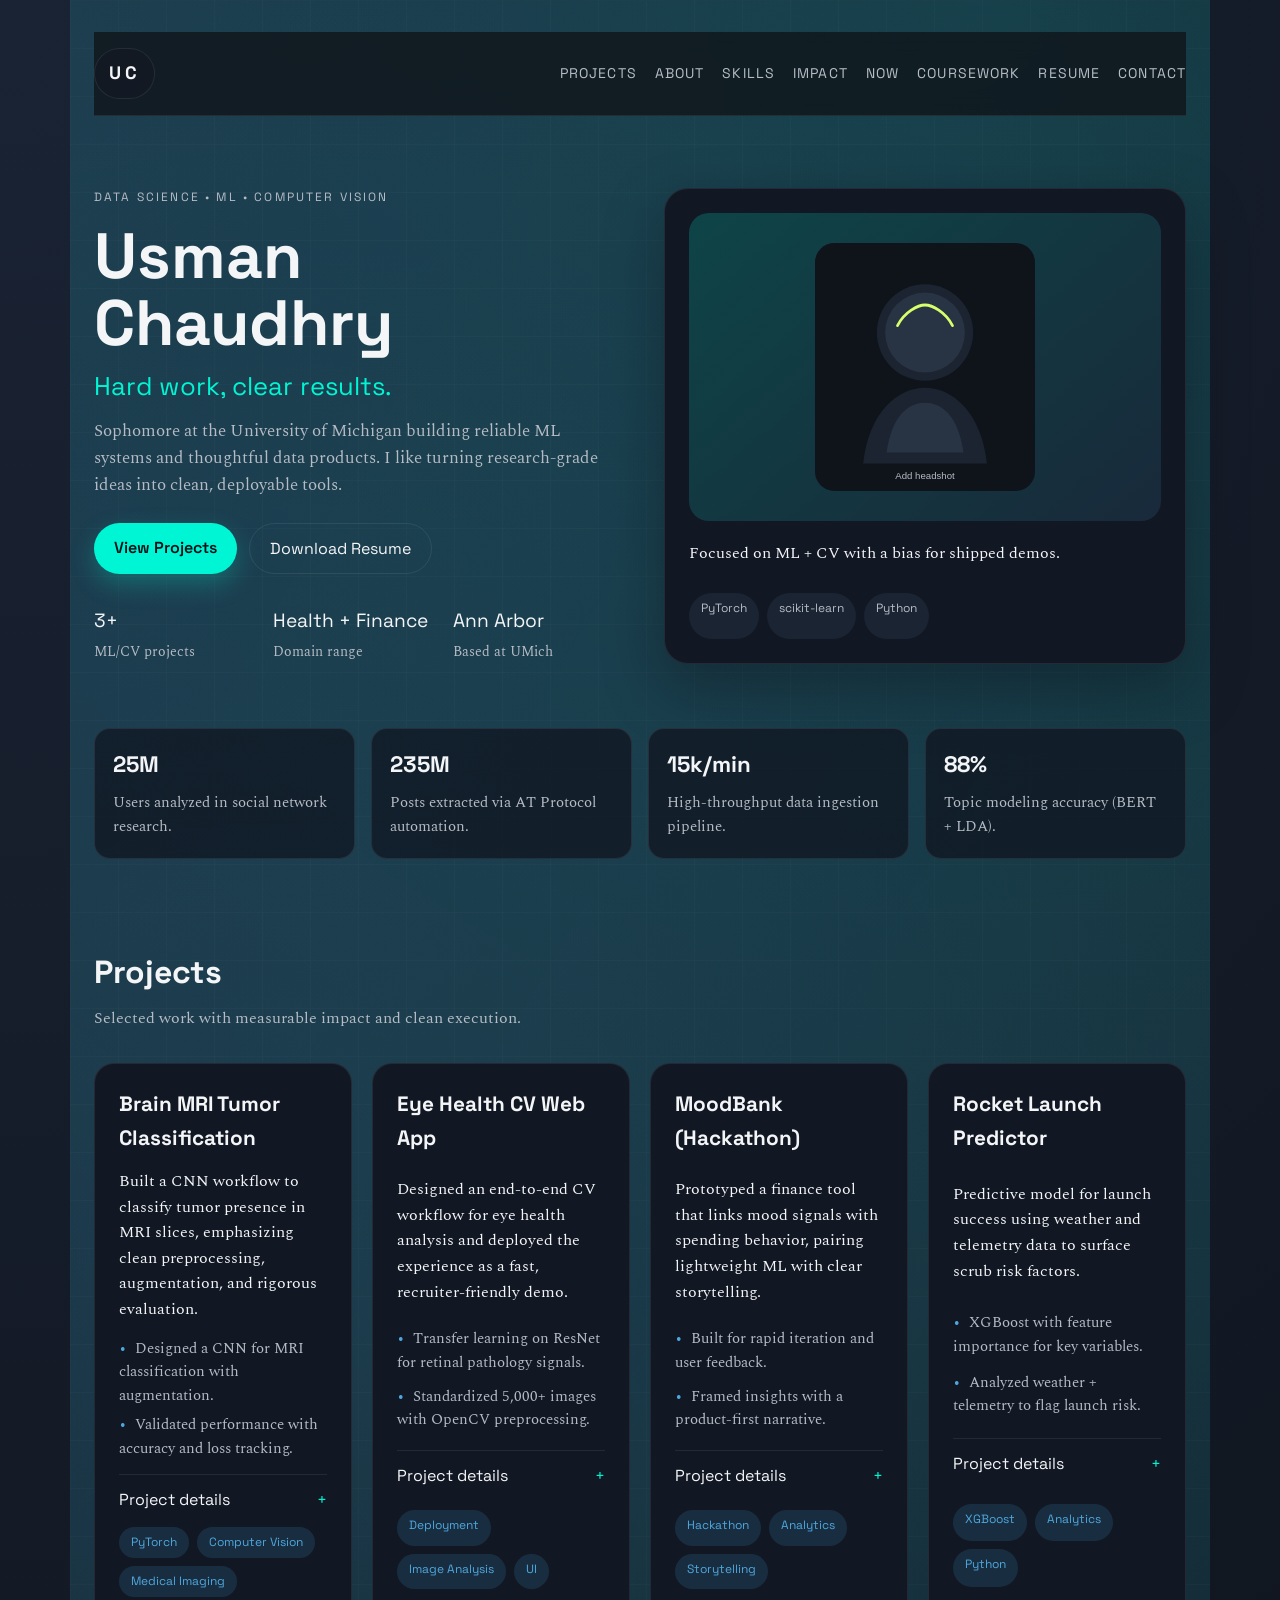
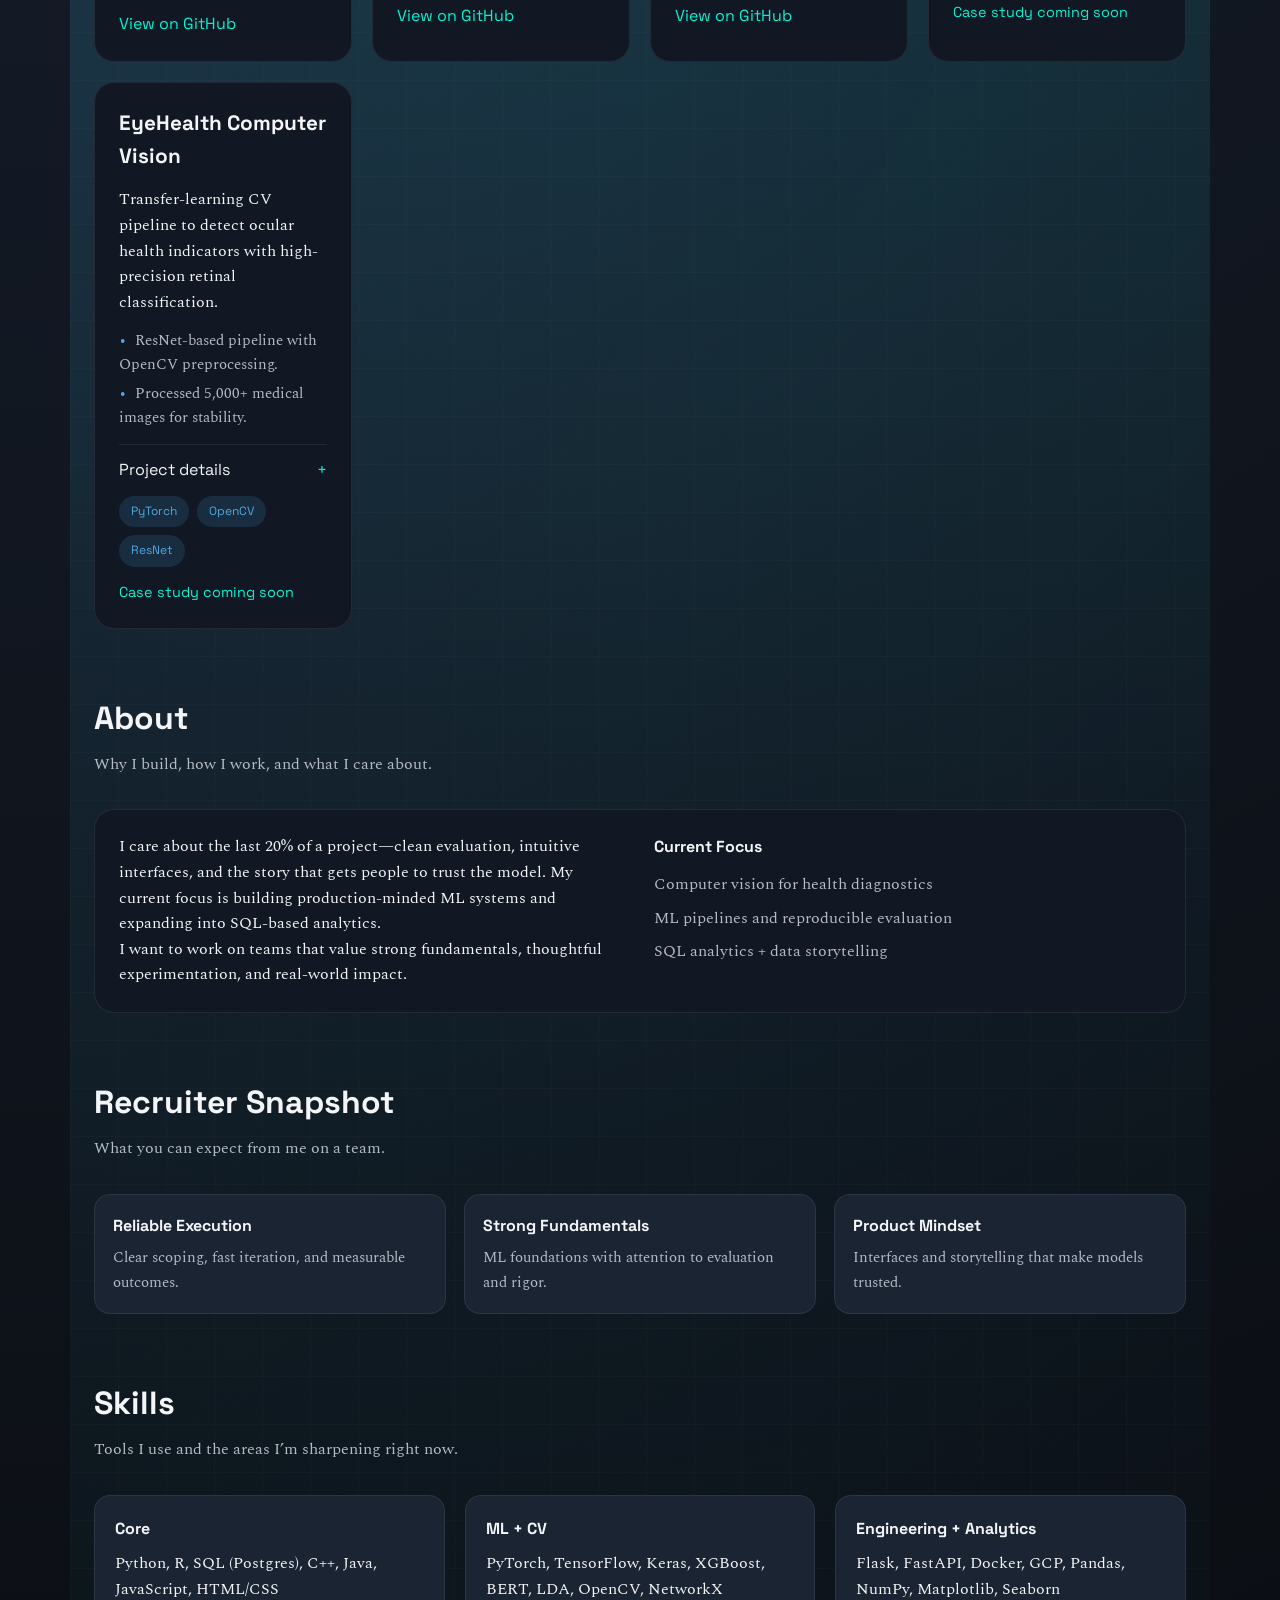
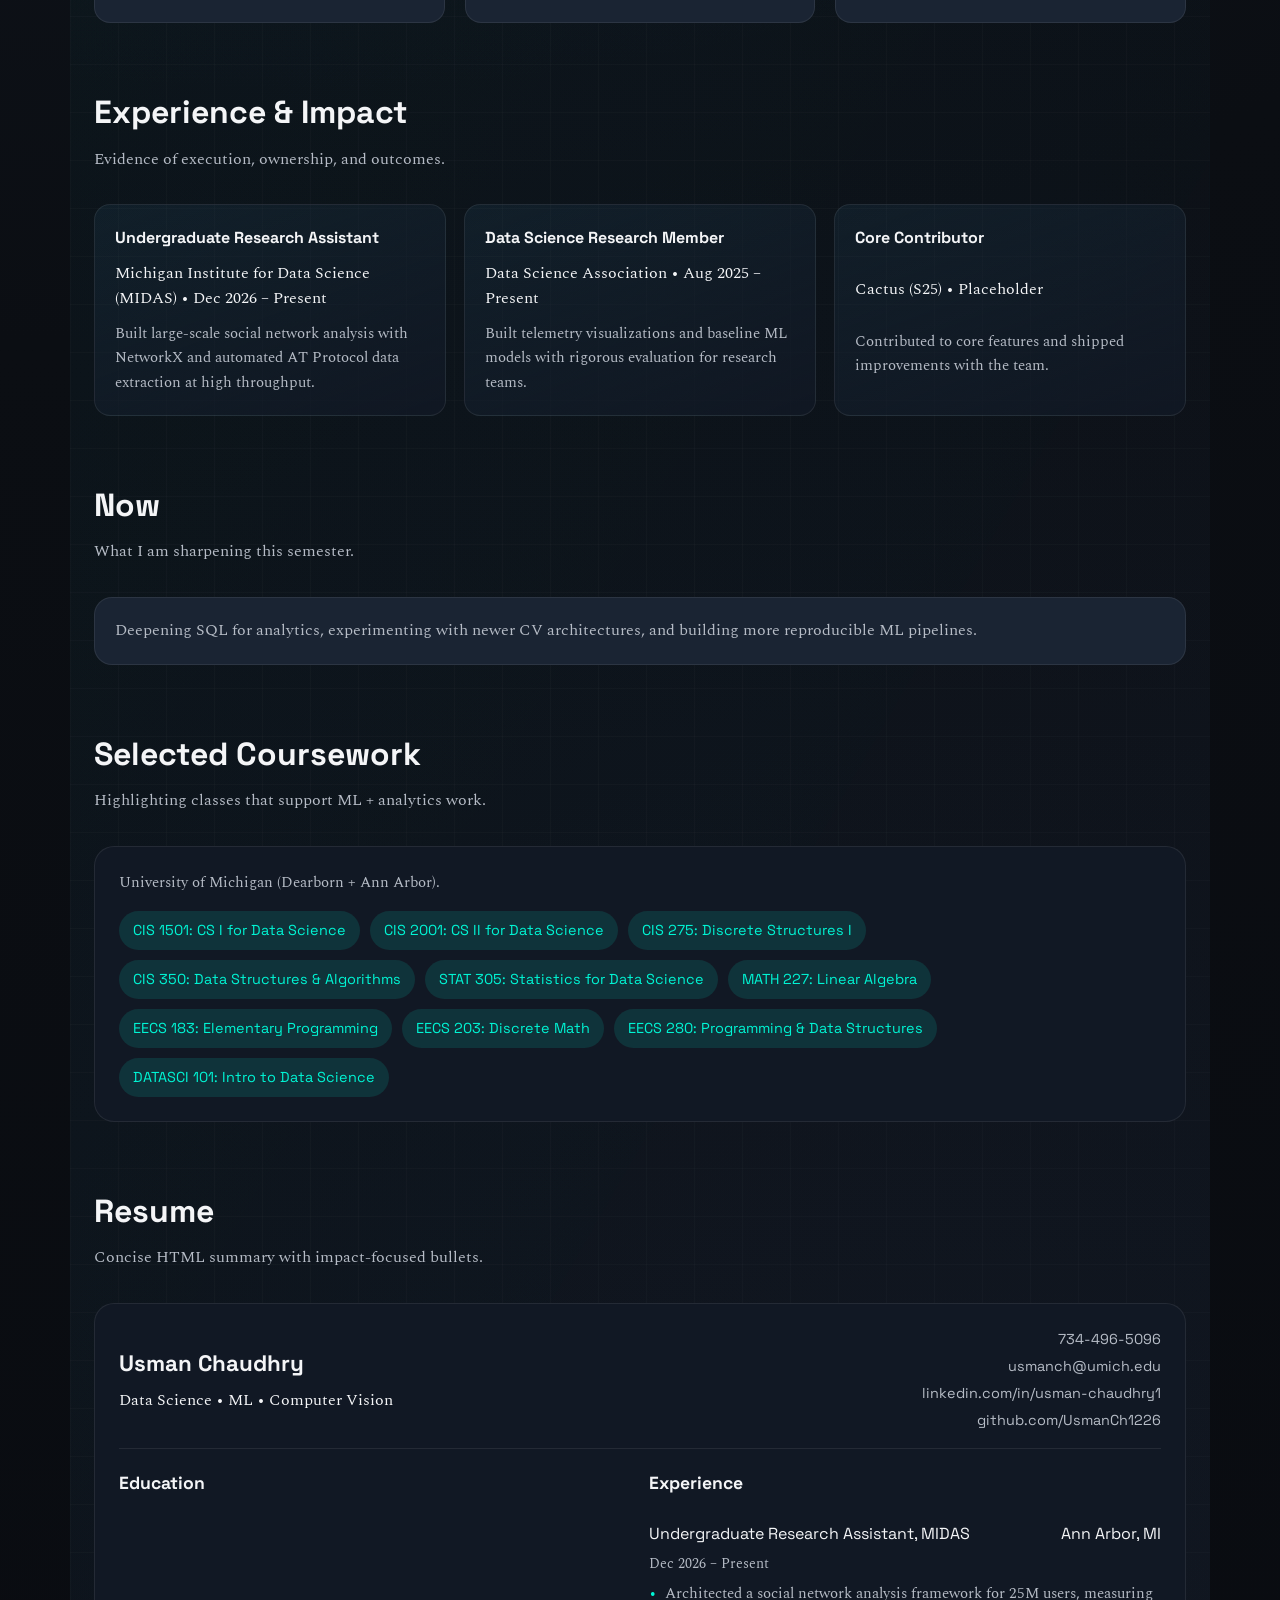
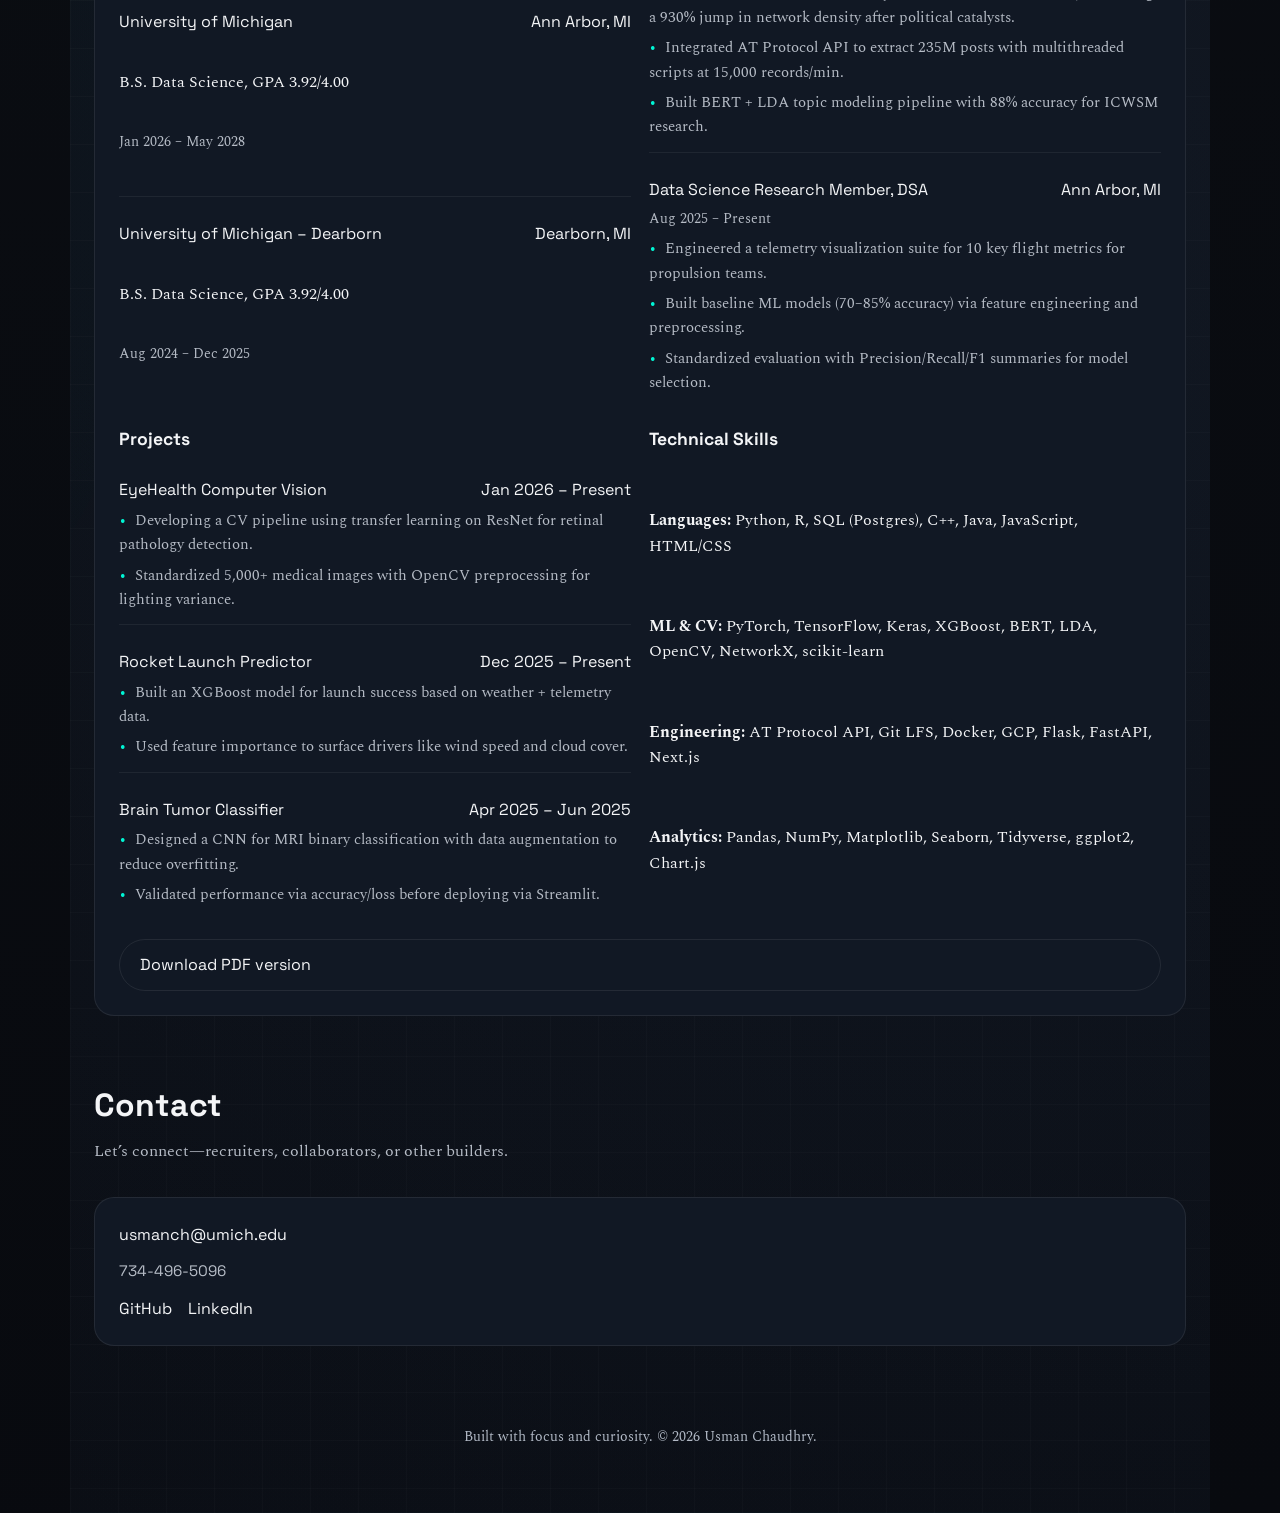
==== commit 4720a147: "Add highlights, recruiter snapshot, and SEO" ====
--- a/index.html
+++ b/index.html
@@ -7,7 +7,16 @@
       name="description"
       content="Usman Chaudhry — Data science student focused on ML and computer vision."
     />
+    <meta property="og:title" content="Usman Chaudhry | Data Science Portfolio" />
+    <meta
+      property="og:description"
+      content="ML + computer vision portfolio with project case studies, impact, and resume highlights."
+    />
+    <meta property="og:image" content="assets/og-image.svg" />
+    <meta property="og:type" content="website" />
+    <meta name="twitter:card" content="summary_large_image" />
     <title>Usman Chaudhry | Data Science Portfolio</title>
+    <link rel="icon" href="assets/favicon.svg" type="image/svg+xml" />
     <link rel="preconnect" href="https://fonts.googleapis.com" />
     <link rel="preconnect" href="https://fonts.gstatic.com" crossorigin />
     <link
@@ -17,6 +26,7 @@
     <link rel="stylesheet" href="styles.css" />
   </head>
   <body>
+    <a class="skip-link" href="#projects">Skip to projects</a>
     <div class="page">
       <header class="site-header">
         <div class="logo">UC</div>
@@ -81,6 +91,25 @@
           </div>
         </section>
 
+        <section class="highlights">
+          <div class="highlight-card">
+            <h4>25M</h4>
+            <p>Users analyzed in social network research.</p>
+          </div>
+          <div class="highlight-card">
+            <h4>235M</h4>
+            <p>Posts extracted via AT Protocol automation.</p>
+          </div>
+          <div class="highlight-card">
+            <h4>15k/min</h4>
+            <p>High-throughput data ingestion pipeline.</p>
+          </div>
+          <div class="highlight-card">
+            <h4>88%</h4>
+            <p>Topic modeling accuracy (BERT + LDA).</p>
+          </div>
+        </section>
+
         <section class="section" id="projects">
           <div class="section-header">
             <h2>Projects</h2>
@@ -254,6 +283,27 @@
           </div>
         </section>
 
+        <section class="section" id="snapshot">
+          <div class="section-header">
+            <h2>Recruiter Snapshot</h2>
+            <p>What you can expect from me on a team.</p>
+          </div>
+          <div class="snapshot-grid">
+            <div class="snapshot-card">
+              <h4>Reliable Execution</h4>
+              <p>Clear scoping, fast iteration, and measurable outcomes.</p>
+            </div>
+            <div class="snapshot-card">
+              <h4>Strong Fundamentals</h4>
+              <p>ML foundations with attention to evaluation and rigor.</p>
+            </div>
+            <div class="snapshot-card">
+              <h4>Product Mindset</h4>
+              <p>Interfaces and storytelling that make models trusted.</p>
+            </div>
+          </div>
+        </section>
+
         <section class="section" id="skills">
           <div class="section-header">
             <h2>Skills</h2>
--- a/styles.css
+++ b/styles.css
@@ -23,6 +23,31 @@
   min-height: 100vh;
   line-height: 1.6;
   position: relative;
+}
+
+a:focus-visible,
+button:focus-visible,
+summary:focus-visible {
+  outline: 2px solid var(--accent);
+  outline-offset: 3px;
+}
+
+.skip-link {
+  position: absolute;
+  top: -100px;
+  left: 24px;
+  background: var(--accent);
+  color: #061018;
+  padding: 10px 16px;
+  border-radius: 999px;
+  font-family: "Space Grotesk", sans-serif;
+  text-decoration: none;
+  z-index: 20;
+  transition: top 0.2s ease;
+}
+
+.skip-link:focus {
+  top: 20px;
 }
 
 .page {
@@ -113,6 +138,34 @@
   z-index: 1;
 }
 
+.highlights {
+  display: grid;
+  grid-template-columns: repeat(auto-fit, minmax(180px, 1fr));
+  gap: 16px;
+  margin-bottom: 24px;
+  position: relative;
+  z-index: 1;
+}
+
+.highlight-card {
+  border-radius: 16px;
+  border: 1px solid var(--border);
+  background: rgba(17, 24, 36, 0.8);
+  padding: 18px;
+  display: grid;
+  gap: 8px;
+}
+
+.highlight-card h4 {
+  font-family: "Space Grotesk", sans-serif;
+  font-size: 1.4rem;
+}
+
+.highlight-card p {
+  color: var(--muted);
+  font-size: 0.95rem;
+}
+
 .hero-copy h1 {
   font-family: "Space Grotesk", sans-serif;
   font-size: clamp(2.8rem, 5vw, 4rem);
@@ -374,6 +427,30 @@
   border: 1px solid var(--border);
 }
 
+.snapshot-grid {
+  display: grid;
+  grid-template-columns: repeat(auto-fit, minmax(220px, 1fr));
+  gap: 18px;
+}
+
+.snapshot-card {
+  background: var(--surface-2);
+  border-radius: 16px;
+  border: 1px solid var(--border);
+  padding: 18px;
+  display: grid;
+  gap: 8px;
+}
+
+.snapshot-card h4 {
+  font-family: "Space Grotesk", sans-serif;
+}
+
+.snapshot-card p {
+  color: var(--muted);
+  font-size: 0.95rem;
+}
+
 .focus-list h4 {
   font-family: "Space Grotesk", sans-serif;
   margin-bottom: 12px;
@@ -492,6 +569,7 @@
   color: var(--muted);
   font-size: 0.9rem;
   text-align: right;
+  word-break: break-word;
 }
 
 .resume-columns {
@@ -691,3 +769,16 @@
     text-align: left;
   }
 }
+
+@media (prefers-reduced-motion: reduce) {
+  * {
+    animation: none !important;
+    transition: none !important;
+  }
+}
+
+@media (min-width: 900px) {
+  .resume-columns {
+    grid-template-columns: repeat(2, minmax(0, 1fr));
+  }
+}
